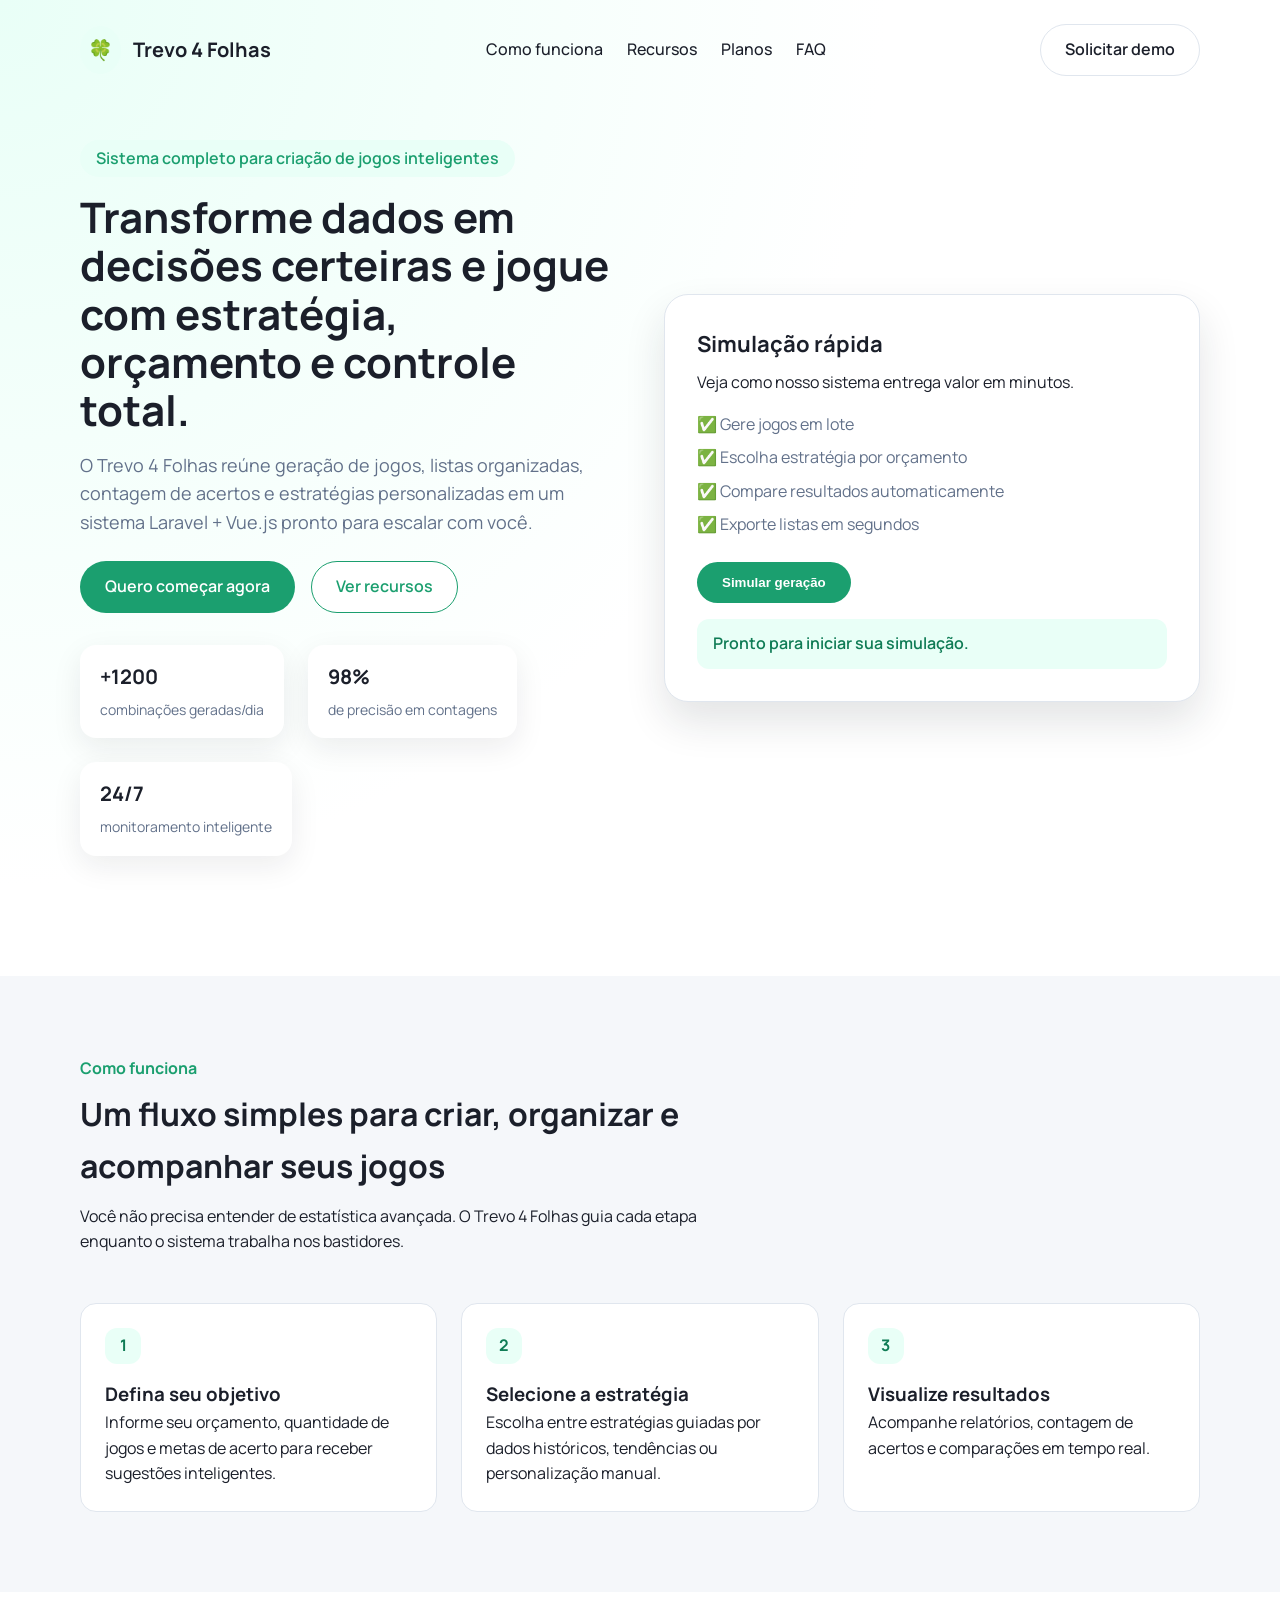
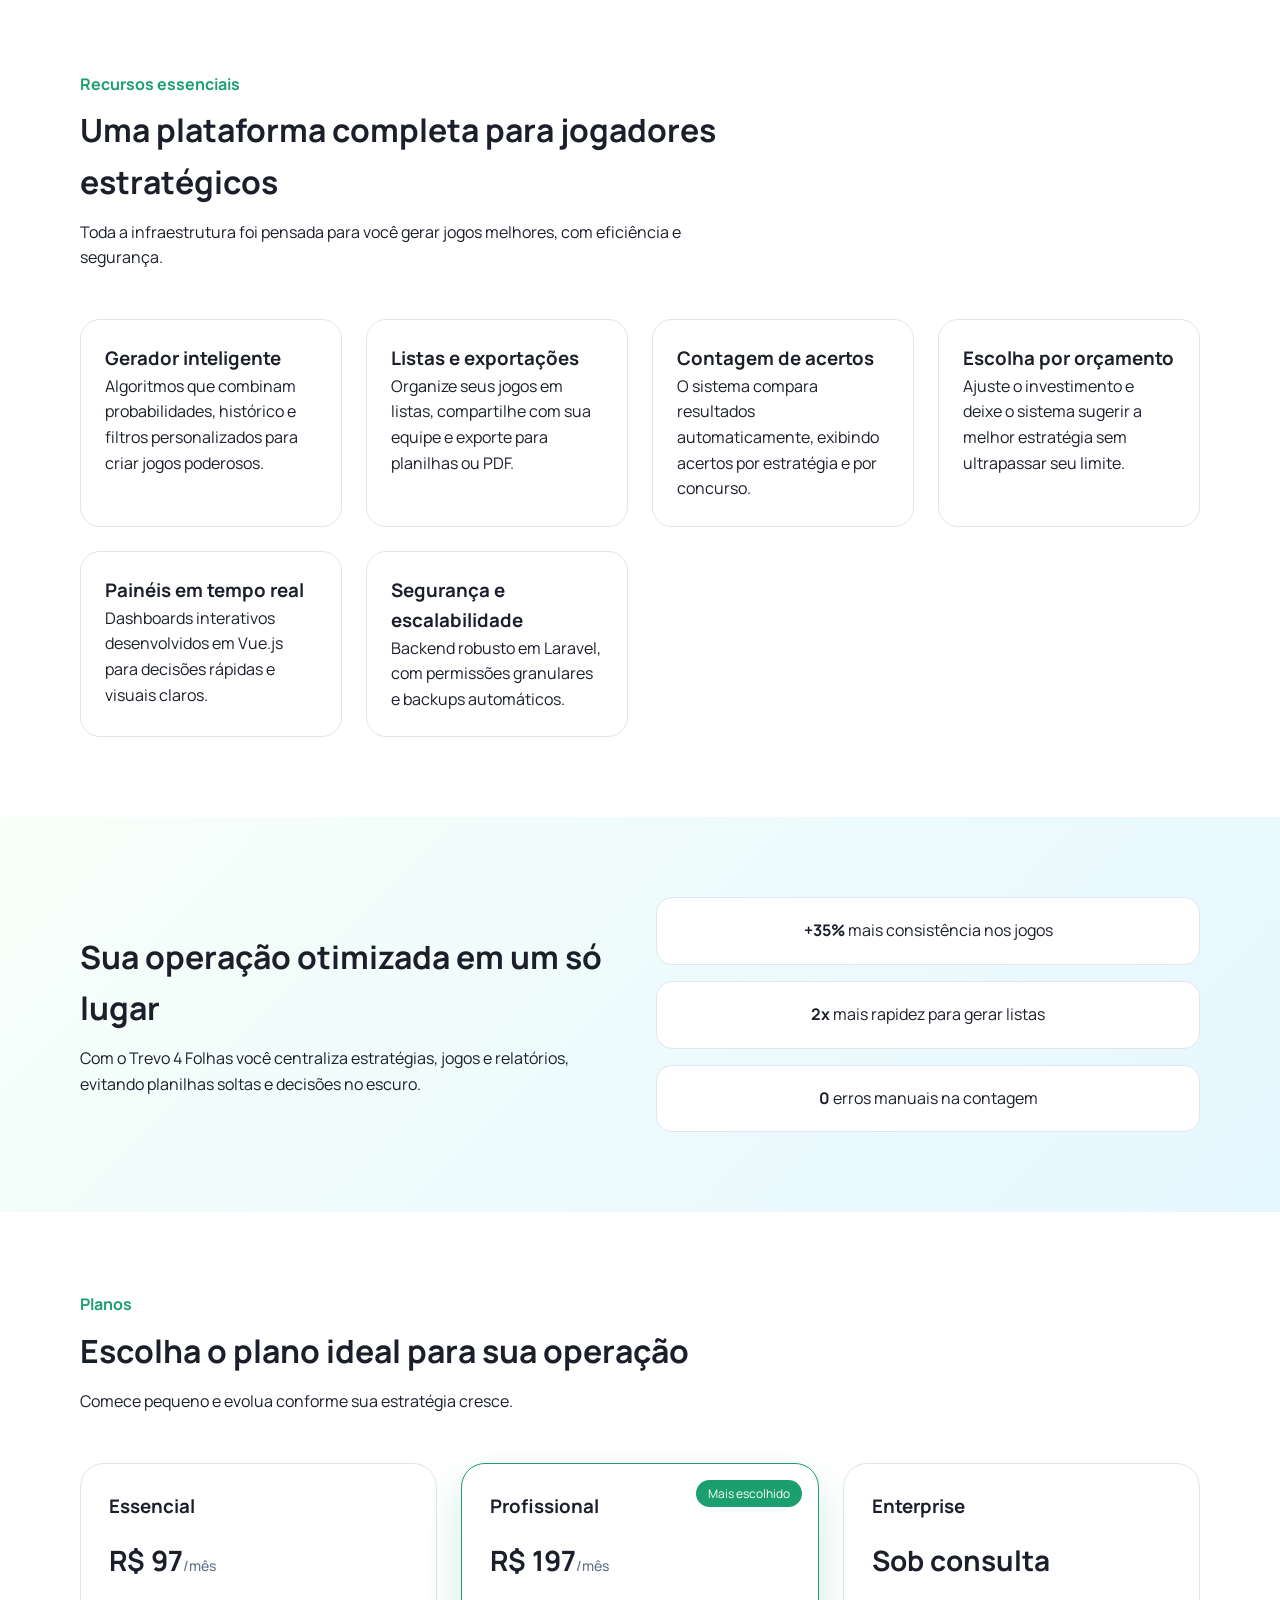
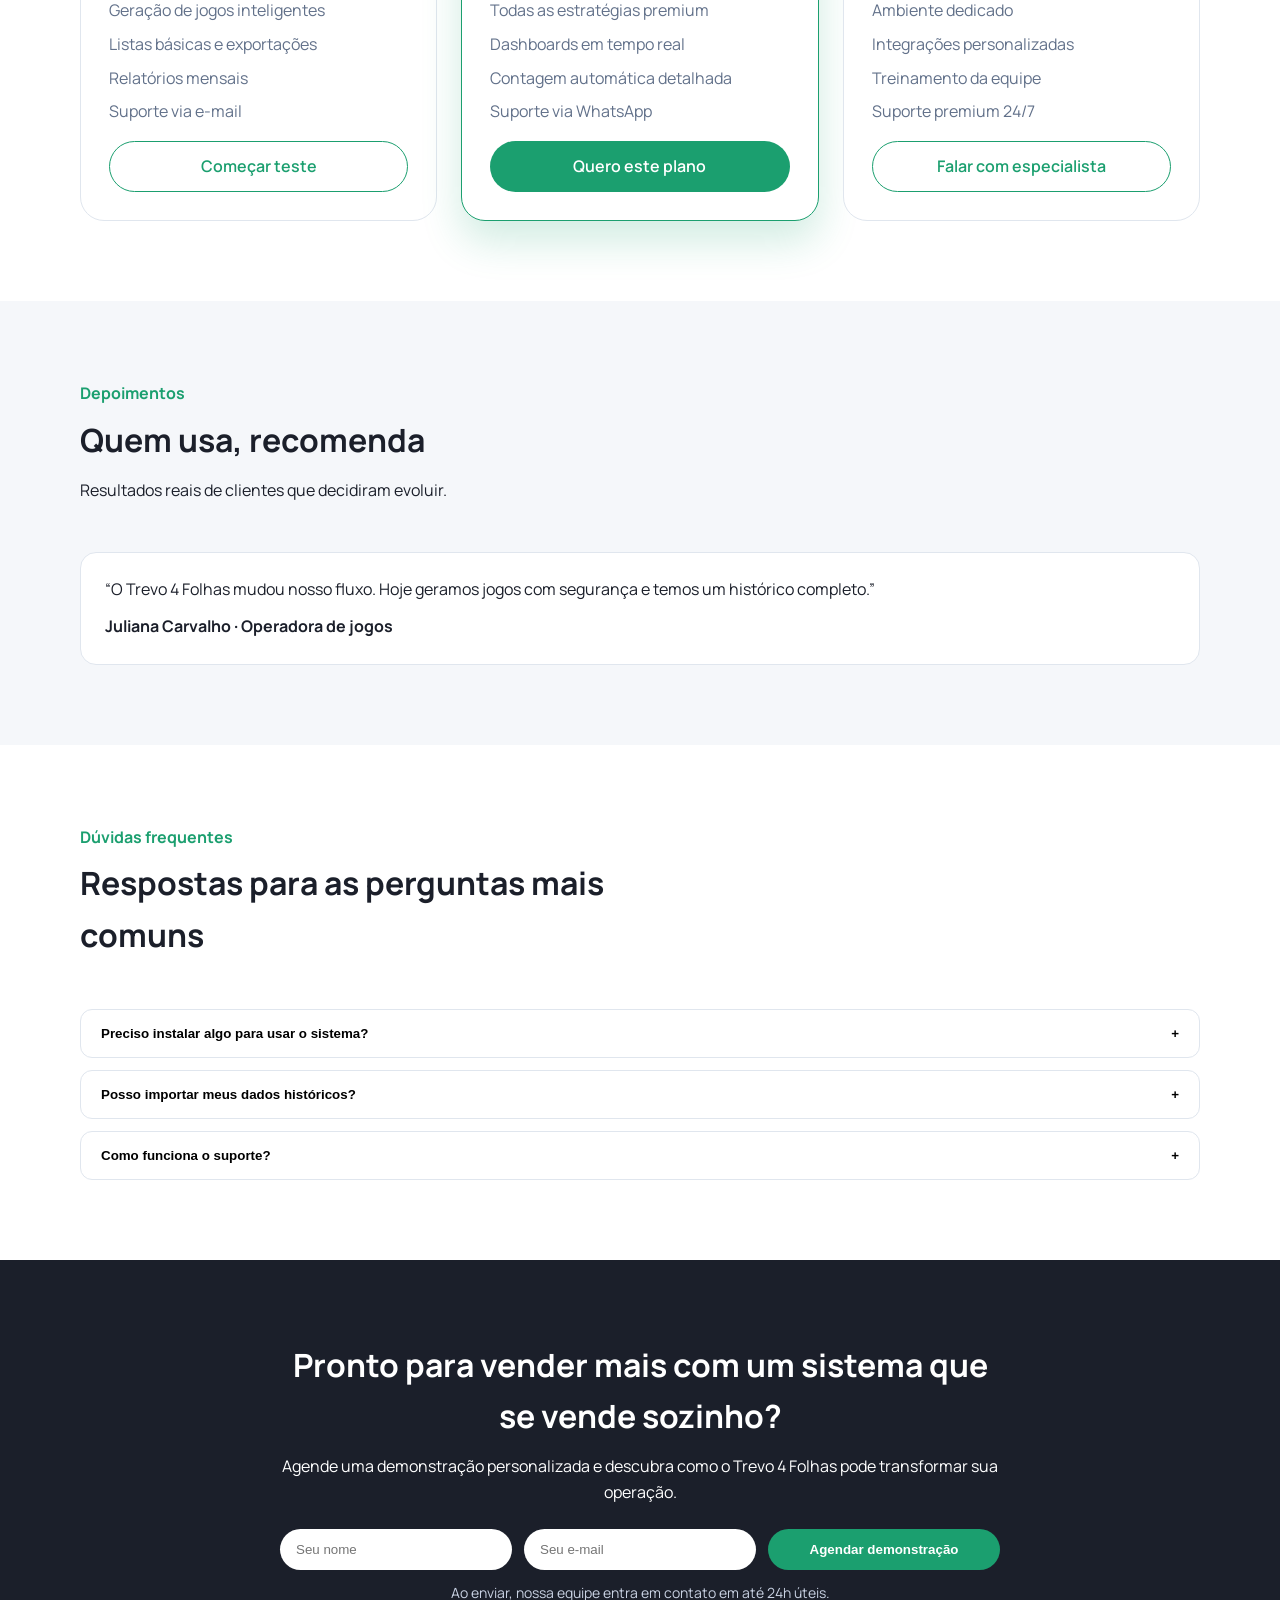
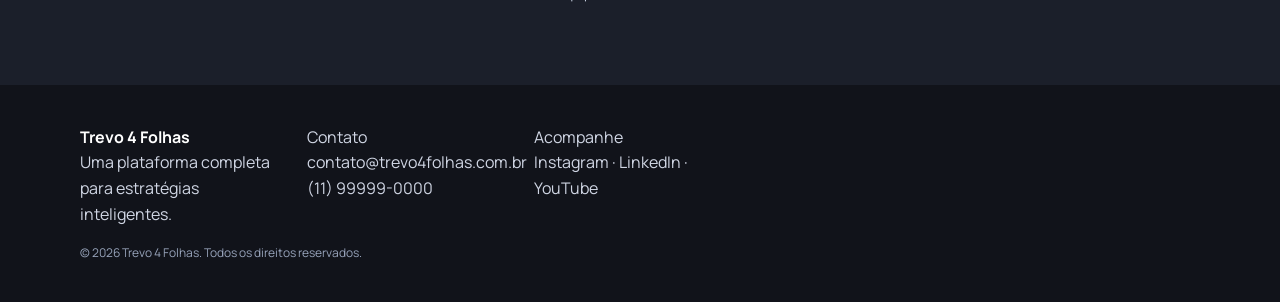
==== sales-page/index.html @ 354da711 "Add sales landing page" ====
<!DOCTYPE html>
<html lang="pt-BR">
  <head>
    <meta charset="UTF-8" />
    <meta name="viewport" content="width=device-width, initial-scale=1.0" />
    <title>Trevo 4 Folhas | Sistema Inteligente para Jogos</title>
    <link rel="stylesheet" href="styles.css" />
    <link
      rel="preconnect"
      href="https://fonts.googleapis.com"
    />
    <link
      rel="preconnect"
      href="https://fonts.gstatic.com"
      crossorigin
    />
    <link
      href="https://fonts.googleapis.com/css2?family=Manrope:wght@300;400;500;600;700;800&display=swap"
      rel="stylesheet"
    />
  </head>
  <body>
    <header class="header">
      <nav class="nav">
        <div class="brand">
          <span class="brand__icon">🍀</span>
          <span class="brand__name">Trevo 4 Folhas</span>
        </div>
        <ul class="nav__links">
          <li><a href="#como-funciona">Como funciona</a></li>
          <li><a href="#recursos">Recursos</a></li>
          <li><a href="#planos">Planos</a></li>
          <li><a href="#faq">FAQ</a></li>
        </ul>
        <a class="button button--ghost" href="#cta">Solicitar demo</a>
      </nav>
      <section class="hero">
        <div class="hero__content">
          <p class="hero__tag">Sistema completo para criação de jogos inteligentes</p>
          <h1>
            Transforme dados em decisões certeiras e jogue com estratégia,
            orçamento e controle total.
          </h1>
          <p class="hero__subtitle">
            O Trevo 4 Folhas reúne geração de jogos, listas organizadas, contagem
            de acertos e estratégias personalizadas em um sistema Laravel + Vue.js
            pronto para escalar com você.
          </p>
          <div class="hero__actions">
            <a class="button button--primary" href="#planos">Quero começar agora</a>
            <a class="button button--secondary" href="#recursos">Ver recursos</a>
          </div>
          <div class="hero__stats">
            <div>
              <strong>+1200</strong>
              <span>combinações geradas/dia</span>
            </div>
            <div>
              <strong>98%</strong>
              <span>de precisão em contagens</span>
            </div>
            <div>
              <strong>24/7</strong>
              <span>monitoramento inteligente</span>
            </div>
          </div>
        </div>
        <div class="hero__card">
          <div class="card">
            <h3>Simulação rápida</h3>
            <p>Veja como nosso sistema entrega valor em minutos.</p>
            <ul>
              <li>✅ Gere jogos em lote</li>
              <li>✅ Escolha estratégia por orçamento</li>
              <li>✅ Compare resultados automaticamente</li>
              <li>✅ Exporte listas em segundos</li>
            </ul>
            <button class="button button--primary" type="button" id="simulate">
              Simular geração
            </button>
            <div class="card__result" id="simulation-result">
              Pronto para iniciar sua simulação.
            </div>
          </div>
        </div>
      </section>
    </header>

    <main>
      <section class="section section--light" id="como-funciona">
        <div class="section__intro">
          <span class="section__tag">Como funciona</span>
          <h2>Um fluxo simples para criar, organizar e acompanhar seus jogos</h2>
          <p>
            Você não precisa entender de estatística avançada. O Trevo 4 Folhas
            guia cada etapa enquanto o sistema trabalha nos bastidores.
          </p>
        </div>
        <div class="steps">
          <article class="step">
            <span>1</span>
            <h3>Defina seu objetivo</h3>
            <p>
              Informe seu orçamento, quantidade de jogos e metas de acerto para
              receber sugestões inteligentes.
            </p>
          </article>
          <article class="step">
            <span>2</span>
            <h3>Selecione a estratégia</h3>
            <p>
              Escolha entre estratégias guiadas por dados históricos, tendências
              ou personalização manual.
            </p>
          </article>
          <article class="step">
            <span>3</span>
            <h3>Visualize resultados</h3>
            <p>
              Acompanhe relatórios, contagem de acertos e comparações em tempo real.
            </p>
          </article>
        </div>
      </section>

      <section class="section" id="recursos">
        <div class="section__intro">
          <span class="section__tag">Recursos essenciais</span>
          <h2>Uma plataforma completa para jogadores estratégicos</h2>
          <p>
            Toda a infraestrutura foi pensada para você gerar jogos melhores,
            com eficiência e segurança.
          </p>
        </div>
        <div class="features">
          <article>
            <h3>Gerador inteligente</h3>
            <p>
              Algoritmos que combinam probabilidades, histórico e filtros
              personalizados para criar jogos poderosos.
            </p>
          </article>
          <article>
            <h3>Listas e exportações</h3>
            <p>
              Organize seus jogos em listas, compartilhe com sua equipe e
              exporte para planilhas ou PDF.
            </p>
          </article>
          <article>
            <h3>Contagem de acertos</h3>
            <p>
              O sistema compara resultados automaticamente, exibindo acertos
              por estratégia e por concurso.
            </p>
          </article>
          <article>
            <h3>Escolha por orçamento</h3>
            <p>
              Ajuste o investimento e deixe o sistema sugerir a melhor
              estratégia sem ultrapassar seu limite.
            </p>
          </article>
          <article>
            <h3>Painéis em tempo real</h3>
            <p>
              Dashboards interativos desenvolvidos em Vue.js para decisões
              rápidas e visuais claros.
            </p>
          </article>
          <article>
            <h3>Segurança e escalabilidade</h3>
            <p>
              Backend robusto em Laravel, com permissões granulares e backups
              automáticos.
            </p>
          </article>
        </div>
      </section>

      <section class="section section--gradient">
        <div class="highlight">
          <div>
            <h2>Sua operação otimizada em um só lugar</h2>
            <p>
              Com o Trevo 4 Folhas você centraliza estratégias, jogos e relatórios,
              evitando planilhas soltas e decisões no escuro.
            </p>
          </div>
          <div class="highlight__cards">
            <div>
              <strong>+35%</strong>
              <span>mais consistência nos jogos</span>
            </div>
            <div>
              <strong>2x</strong>
              <span>mais rapidez para gerar listas</span>
            </div>
            <div>
              <strong>0</strong>
              <span>erros manuais na contagem</span>
            </div>
          </div>
        </div>
      </section>

      <section class="section" id="planos">
        <div class="section__intro">
          <span class="section__tag">Planos</span>
          <h2>Escolha o plano ideal para sua operação</h2>
          <p>
            Comece pequeno e evolua conforme sua estratégia cresce.
          </p>
        </div>
        <div class="pricing">
          <article class="price-card">
            <h3>Essencial</h3>
            <p class="price">R$ 97<span>/mês</span></p>
            <ul>
              <li>Geração de jogos inteligentes</li>
              <li>Listas básicas e exportações</li>
              <li>Relatórios mensais</li>
              <li>Suporte via e-mail</li>
            </ul>
            <a class="button button--secondary" href="#cta">Começar teste</a>
          </article>
          <article class="price-card price-card--featured">
            <div class="badge">Mais escolhido</div>
            <h3>Profissional</h3>
            <p class="price">R$ 197<span>/mês</span></p>
            <ul>
              <li>Todas as estratégias premium</li>
              <li>Dashboards em tempo real</li>
              <li>Contagem automática detalhada</li>
              <li>Suporte via WhatsApp</li>
            </ul>
            <a class="button button--primary" href="#cta">Quero este plano</a>
          </article>
          <article class="price-card">
            <h3>Enterprise</h3>
            <p class="price">Sob consulta</p>
            <ul>
              <li>Ambiente dedicado</li>
              <li>Integrações personalizadas</li>
              <li>Treinamento da equipe</li>
              <li>Suporte premium 24/7</li>
            </ul>
            <a class="button button--secondary" href="#cta">Falar com especialista</a>
          </article>
        </div>
      </section>

      <section class="section section--light">
        <div class="section__intro">
          <span class="section__tag">Depoimentos</span>
          <h2>Quem usa, recomenda</h2>
          <p>Resultados reais de clientes que decidiram evoluir.</p>
        </div>
        <div class="testimonials" id="testimonials">
          <article class="testimonial is-active">
            <p>
              “O Trevo 4 Folhas mudou nosso fluxo. Hoje geramos jogos com
              segurança e temos um histórico completo.”
            </p>
            <span>Juliana Carvalho · Operadora de jogos</span>
          </article>
          <article class="testimonial">
            <p>
              “A funcionalidade de orçamento evita exageros. Planejamos nossos
              investimentos com tranquilidade.”
            </p>
            <span>Felipe Andrade · Analista</span>
          </article>
          <article class="testimonial">
            <p>
              “Os dashboards são o diferencial. Os números ficam claros e a equipe
              ganha agilidade nas decisões.”
            </p>
            <span>Larissa Monteiro · Gestora</span>
          </article>
        </div>
      </section>

      <section class="section" id="faq">
        <div class="section__intro">
          <span class="section__tag">Dúvidas frequentes</span>
          <h2>Respostas para as perguntas mais comuns</h2>
        </div>
        <div class="faq">
          <button class="faq__item">
            <span>Preciso instalar algo para usar o sistema?</span>
            <span class="faq__icon">+</span>
          </button>
          <div class="faq__content">
            Não. O Trevo 4 Folhas funciona em nuvem e também pode ser instalado no
            seu servidor local com suporte do nosso time.
          </div>

          <button class="faq__item">
            <span>Posso importar meus dados históricos?</span>
            <span class="faq__icon">+</span>
          </button>
          <div class="faq__content">
            Sim. Aceitamos planilhas e bases já existentes para enriquecer seus
            relatórios e gerar estratégias personalizadas.
          </div>

          <button class="faq__item">
            <span>Como funciona o suporte?</span>
            <span class="faq__icon">+</span>
          </button>
          <div class="faq__content">
            Temos suporte por e-mail, WhatsApp e atendimento dedicado conforme o
            plano escolhido.
          </div>
        </div>
      </section>

      <section class="section section--cta" id="cta">
        <div class="cta">
          <h2>Pronto para vender mais com um sistema que se vende sozinho?</h2>
          <p>
            Agende uma demonstração personalizada e descubra como o Trevo 4 Folhas
            pode transformar sua operação.
          </p>
          <form class="cta__form">
            <input type="text" placeholder="Seu nome" required />
            <input type="email" placeholder="Seu e-mail" required />
            <button class="button button--primary" type="submit">
              Agendar demonstração
            </button>
          </form>
          <p class="cta__note">
            Ao enviar, nossa equipe entra em contato em até 24h úteis.
          </p>
        </div>
      </section>
    </main>

    <footer class="footer">
      <div>
        <strong>Trevo 4 Folhas</strong>
        <p>Uma plataforma completa para estratégias inteligentes.</p>
      </div>
      <div>
        <span>Contato</span>
        <p>contato@trevo4folhas.com.br</p>
        <p>(11) 99999-0000</p>
      </div>
      <div>
        <span>Acompanhe</span>
        <p>Instagram · LinkedIn · YouTube</p>
      </div>
      <div class="footer__year">
        © <span id="current-year"></span> Trevo 4 Folhas. Todos os direitos reservados.
      </div>
    </footer>

    <script src="script.js"></script>
  </body>
</html>
---- sales-page/styles.css ----
:root {
  color-scheme: light;
  --primary: #1b9f6f;
  --primary-dark: #0f7c55;
  --secondary: #1b1f2a;
  --light: #f5f7fa;
  --muted: #62718a;
  --border: #e0e6ee;
  --highlight: #e9fff7;
  font-family: "Manrope", sans-serif;
}

* {
  margin: 0;
  padding: 0;
  box-sizing: border-box;
}

body {
  background: #ffffff;
  color: var(--secondary);
  line-height: 1.6;
}

a {
  color: inherit;
  text-decoration: none;
}

ul {
  list-style: none;
}

.header {
  background: radial-gradient(circle at top left, #e9fff7, #ffffff 55%);
  padding: 24px 80px 120px;
}

.nav {
  display: flex;
  align-items: center;
  justify-content: space-between;
  gap: 32px;
}

.brand {
  display: flex;
  align-items: center;
  gap: 12px;
  font-weight: 700;
  font-size: 20px;
}

.brand__icon {
  background: var(--highlight);
  padding: 8px;
  border-radius: 50%;
}

.nav__links {
  display: flex;
  gap: 24px;
  font-weight: 500;
}

.button {
  padding: 12px 24px;
  border-radius: 999px;
  border: 1px solid transparent;
  font-weight: 600;
  cursor: pointer;
  transition: all 0.2s ease;
  display: inline-flex;
  align-items: center;
  justify-content: center;
}

.button--primary {
  background: var(--primary);
  color: white;
}

.button--primary:hover {
  background: var(--primary-dark);
}

.button--secondary {
  background: #ffffff;
  border-color: var(--primary);
  color: var(--primary);
}

.button--secondary:hover {
  background: var(--highlight);
}

.button--ghost {
  border-color: var(--border);
  color: var(--secondary);
}

.hero {
  display: grid;
  grid-template-columns: repeat(auto-fit, minmax(280px, 1fr));
  gap: 48px;
  margin-top: 64px;
  align-items: center;
}

.hero__tag {
  background: var(--highlight);
  display: inline-block;
  padding: 6px 16px;
  border-radius: 999px;
  font-weight: 600;
  color: var(--primary);
  margin-bottom: 16px;
}

.hero h1 {
  font-size: 42px;
  line-height: 1.15;
  margin-bottom: 16px;
}

.hero__subtitle {
  font-size: 18px;
  color: var(--muted);
  margin-bottom: 24px;
}

.hero__actions {
  display: flex;
  gap: 16px;
  flex-wrap: wrap;
  margin-bottom: 32px;
}

.hero__stats {
  display: flex;
  gap: 24px;
  flex-wrap: wrap;
}

.hero__stats div {
  background: white;
  border-radius: 16px;
  padding: 16px 20px;
  box-shadow: 0 10px 30px rgba(27, 31, 42, 0.08);
}

.hero__stats strong {
  font-size: 20px;
  display: block;
  margin-bottom: 4px;
}

.hero__stats span {
  color: var(--muted);
  font-size: 14px;
}

.hero__card .card {
  background: #ffffff;
  border-radius: 24px;
  padding: 32px;
  box-shadow: 0 20px 40px rgba(27, 31, 42, 0.12);
  border: 1px solid var(--border);
}

.card h3 {
  font-size: 22px;
  margin-bottom: 8px;
}

.card ul {
  margin: 16px 0 24px;
  display: grid;
  gap: 8px;
  color: var(--muted);
}

.card__result {
  margin-top: 16px;
  background: var(--highlight);
  padding: 12px 16px;
  border-radius: 12px;
  font-weight: 600;
  color: var(--primary-dark);
}

.section {
  padding: 80px;
}

.section--light {
  background: var(--light);
}

.section--gradient {
  background: linear-gradient(135deg, #f7fff9, #e5f7ff);
}

.section__intro {
  max-width: 640px;
  margin-bottom: 48px;
}

.section__tag {
  color: var(--primary);
  font-weight: 700;
  margin-bottom: 8px;
  display: inline-block;
}

.section h2 {
  font-size: 32px;
  margin-bottom: 12px;
}

.steps {
  display: grid;
  grid-template-columns: repeat(auto-fit, minmax(220px, 1fr));
  gap: 24px;
}

.step {
  background: white;
  padding: 24px;
  border-radius: 16px;
  border: 1px solid var(--border);
}

.step span {
  width: 36px;
  height: 36px;
  display: inline-flex;
  align-items: center;
  justify-content: center;
  background: var(--highlight);
  border-radius: 12px;
  font-weight: 700;
  color: var(--primary-dark);
  margin-bottom: 16px;
}

.features {
  display: grid;
  grid-template-columns: repeat(auto-fit, minmax(240px, 1fr));
  gap: 24px;
}

.features article {
  padding: 24px;
  border-radius: 20px;
  border: 1px solid var(--border);
  background: white;
}

.highlight {
  display: grid;
  gap: 32px;
  grid-template-columns: repeat(auto-fit, minmax(260px, 1fr));
  align-items: center;
}

.highlight__cards {
  display: grid;
  gap: 16px;
}

.highlight__cards div {
  background: white;
  padding: 20px;
  border-radius: 16px;
  border: 1px solid var(--border);
  text-align: center;
}

.pricing {
  display: grid;
  grid-template-columns: repeat(auto-fit, minmax(240px, 1fr));
  gap: 24px;
}

.price-card {
  border: 1px solid var(--border);
  border-radius: 24px;
  padding: 28px;
  background: white;
  position: relative;
  display: grid;
  gap: 16px;
}

.price-card--featured {
  border-color: var(--primary);
  box-shadow: 0 20px 40px rgba(27, 159, 111, 0.2);
}

.price-card .badge {
  position: absolute;
  top: 16px;
  right: 16px;
  background: var(--primary);
  color: white;
  padding: 4px 12px;
  border-radius: 999px;
  font-size: 12px;
}

.price {
  font-size: 28px;
  font-weight: 700;
}

.price span {
  font-size: 14px;
  color: var(--muted);
  font-weight: 500;
}

.price-card ul {
  display: grid;
  gap: 8px;
  color: var(--muted);
}

.testimonials {
  display: grid;
  gap: 16px;
}

.testimonial {
  display: none;
  padding: 24px;
  border-radius: 16px;
  background: white;
  border: 1px solid var(--border);
}

.testimonial.is-active {
  display: block;
}

.testimonial span {
  display: block;
  margin-top: 12px;
  font-weight: 700;
}

.faq {
  display: grid;
  gap: 12px;
}

.faq__item {
  padding: 16px 20px;
  border-radius: 12px;
  background: white;
  border: 1px solid var(--border);
  display: flex;
  justify-content: space-between;
  align-items: center;
  font-weight: 600;
  cursor: pointer;
}

.faq__content {
  padding: 0 20px 16px;
  color: var(--muted);
  display: none;
}

.faq__content.is-open {
  display: block;
}

.section--cta {
  background: var(--secondary);
  color: white;
  text-align: center;
}

.cta {
  max-width: 720px;
  margin: 0 auto;
}

.cta__form {
  display: grid;
  grid-template-columns: repeat(auto-fit, minmax(200px, 1fr));
  gap: 12px;
  margin: 24px 0 12px;
}

.cta__form input {
  padding: 12px 16px;
  border-radius: 999px;
  border: none;
}

.cta__note {
  color: #c8d1e2;
  font-size: 14px;
}

.footer {
  padding: 40px 80px;
  background: #11131a;
  color: #d0d6e4;
  display: grid;
  grid-template-columns: repeat(auto-fit, minmax(200px, 1fr));
  gap: 16px;
}

.footer strong {
  color: white;
}

.footer__year {
  grid-column: 1 / -1;
  font-size: 12px;
  color: #97a3ba;
}

@media (max-width: 900px) {
  .header,
  .section,
  .footer {
    padding: 32px 24px;
  }

  .nav__links {
    display: none;
  }

  .hero h1 {
    font-size: 32px;
  }
}
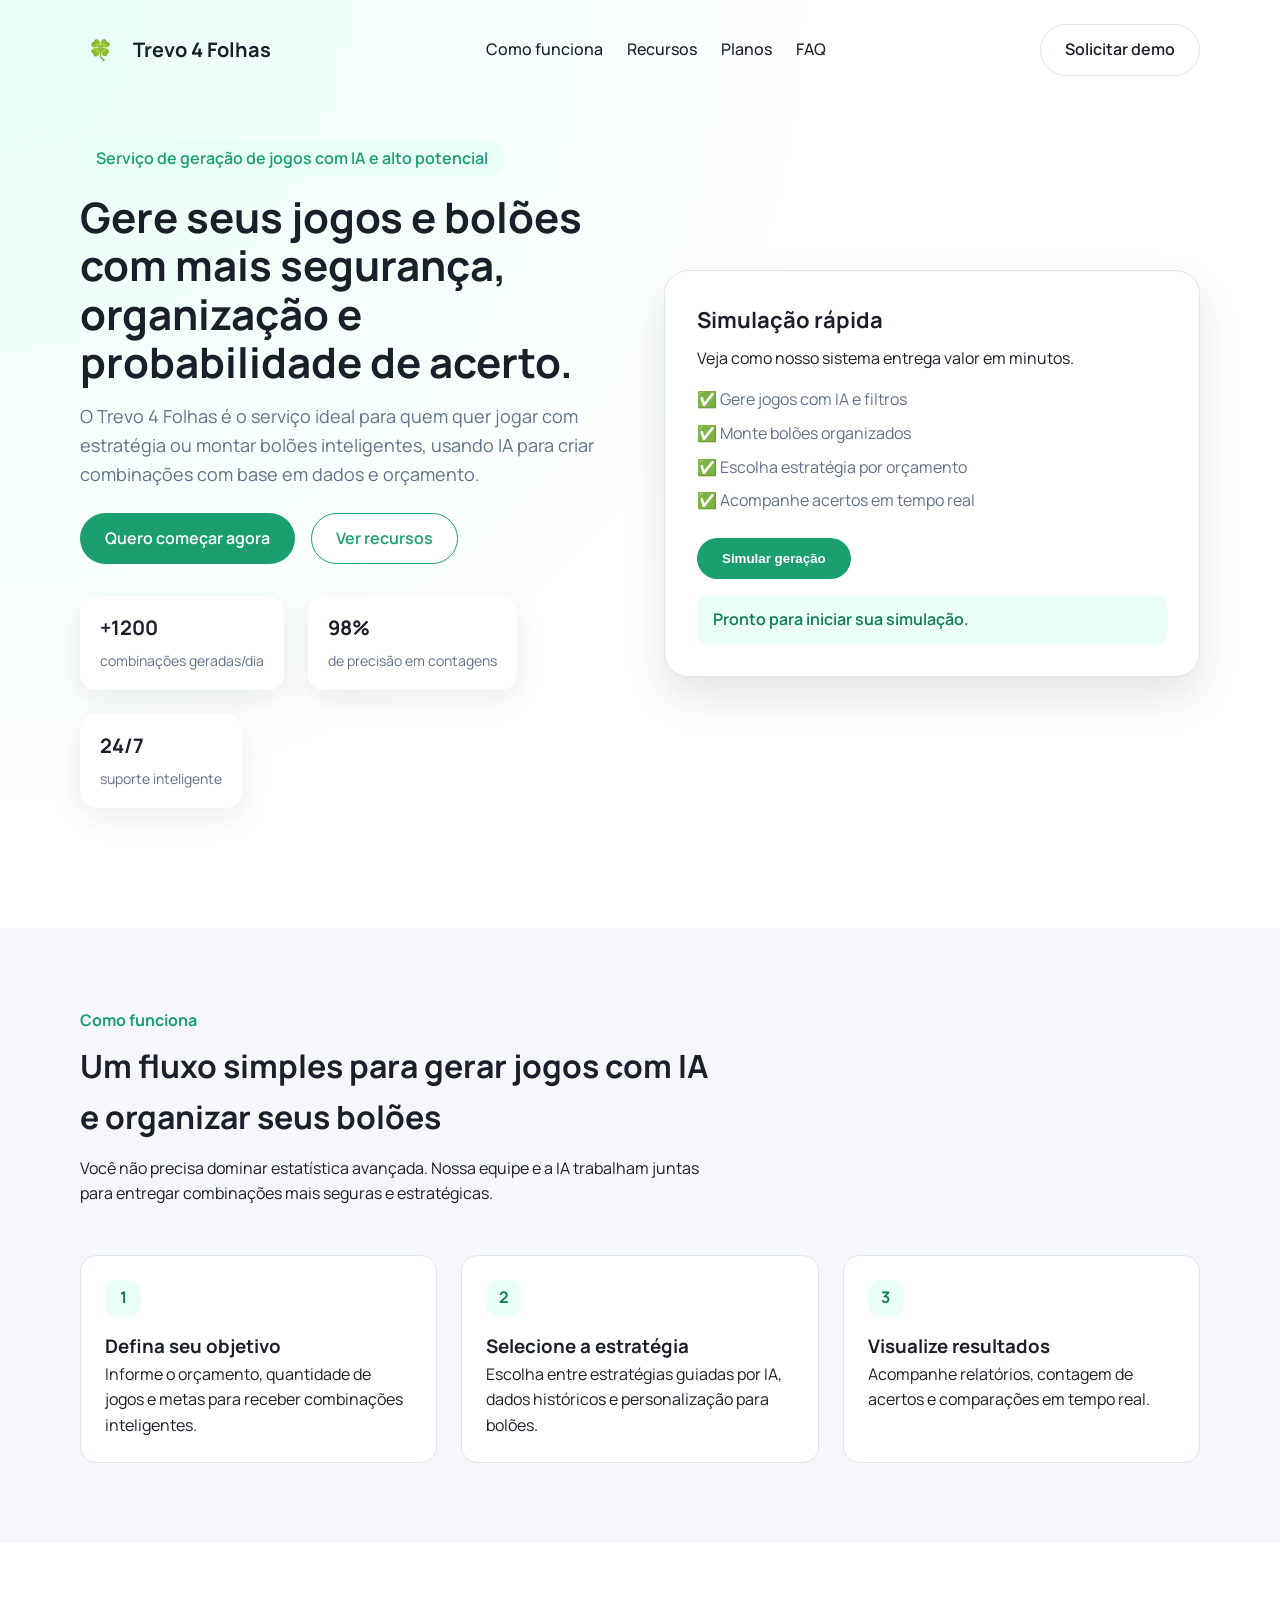
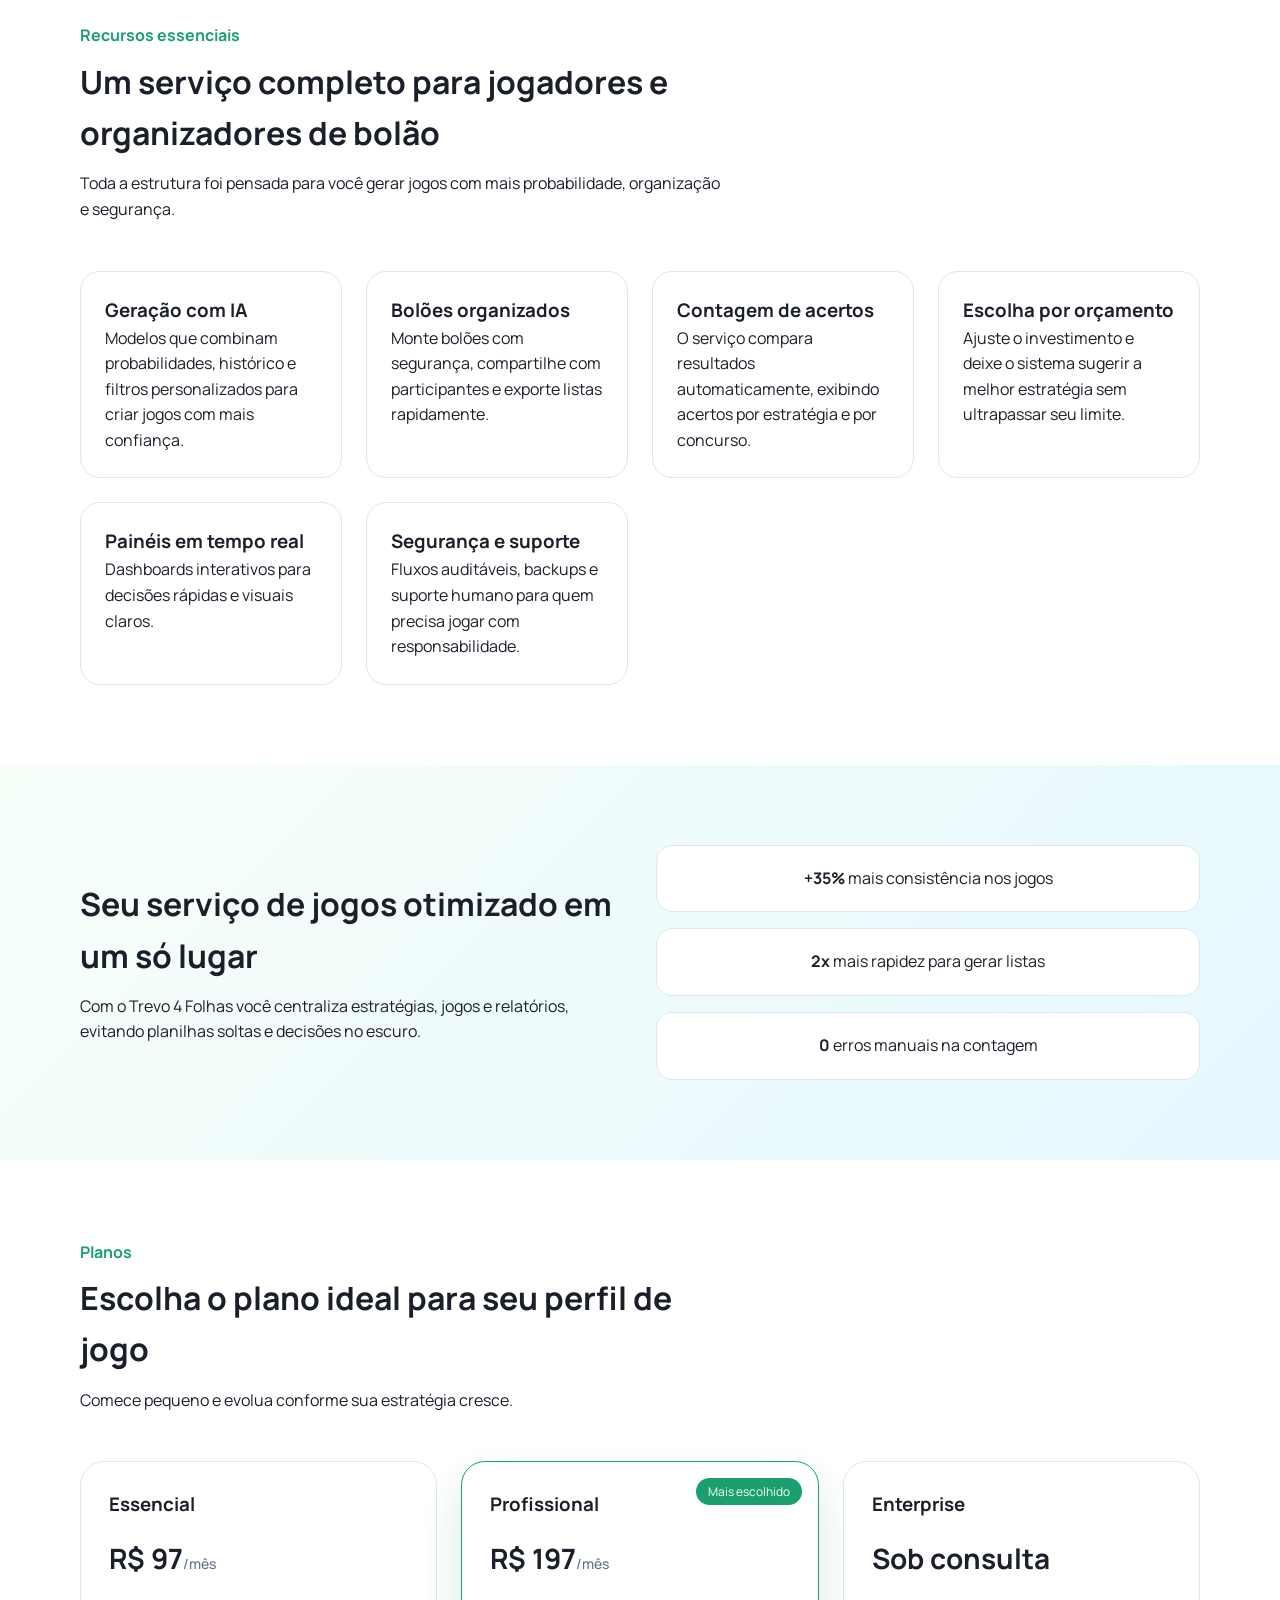
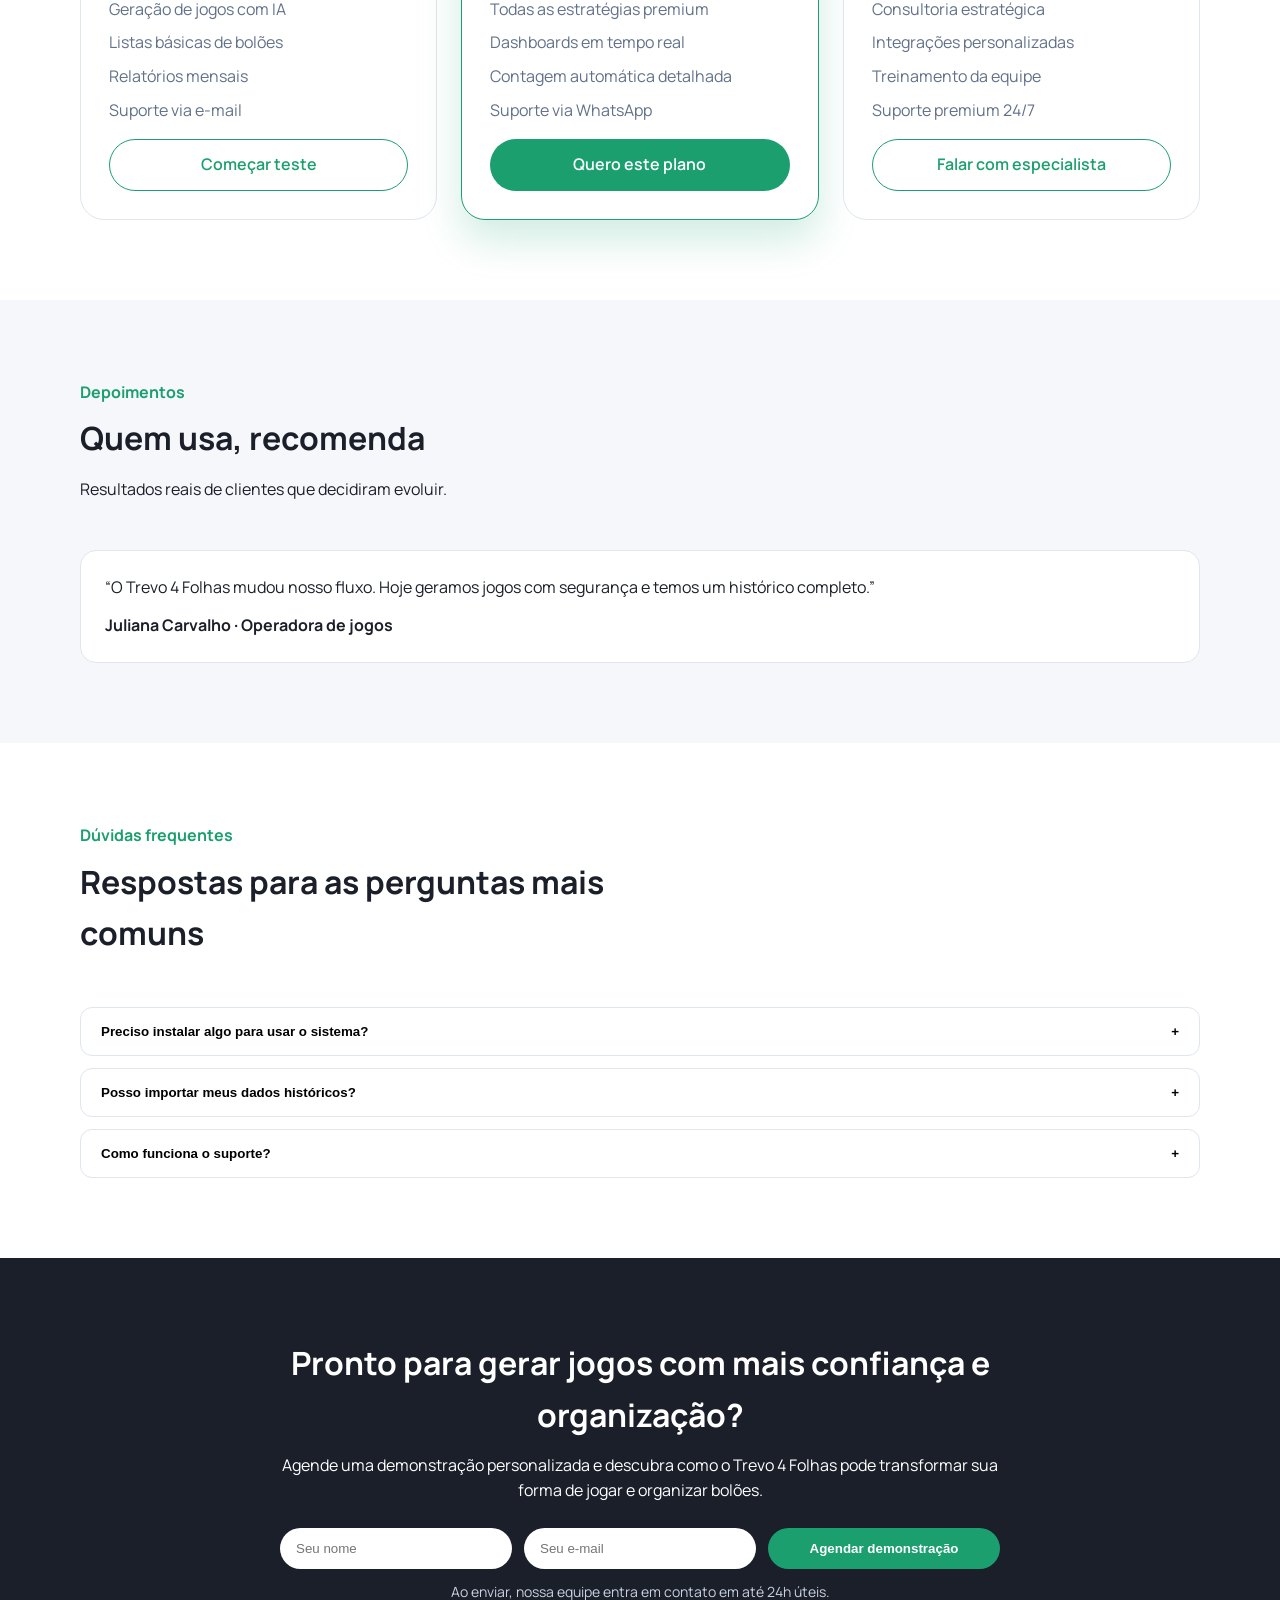
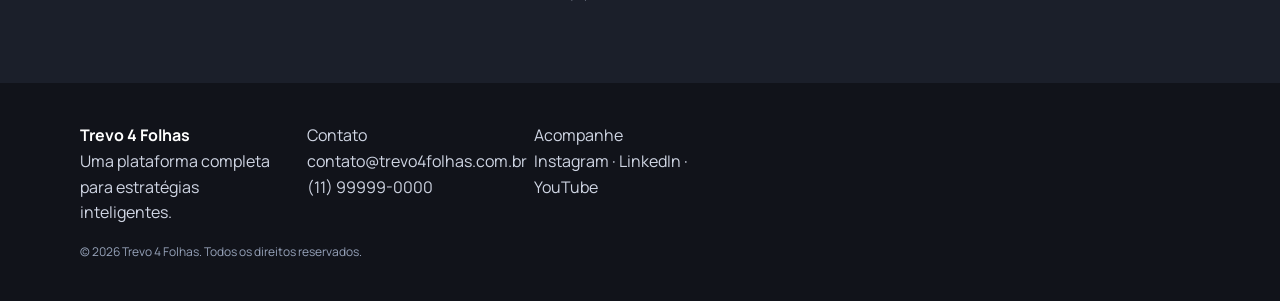
==== commit b0b5afe0: "Refine sales copy for service focus" ====
--- a/sales-page/index.html
+++ b/sales-page/index.html
@@ -36,15 +36,15 @@
       </nav>
       <section class="hero">
         <div class="hero__content">
-          <p class="hero__tag">Sistema completo para criação de jogos inteligentes</p>
+          <p class="hero__tag">Serviço de geração de jogos com IA e alto potencial</p>
           <h1>
-            Transforme dados em decisões certeiras e jogue com estratégia,
-            orçamento e controle total.
+            Gere seus jogos e bolões com mais segurança, organização e
+            probabilidade de acerto.
           </h1>
           <p class="hero__subtitle">
-            O Trevo 4 Folhas reúne geração de jogos, listas organizadas, contagem
-            de acertos e estratégias personalizadas em um sistema Laravel + Vue.js
-            pronto para escalar com você.
+            O Trevo 4 Folhas é o serviço ideal para quem quer jogar com estratégia
+            ou montar bolões inteligentes, usando IA para criar combinações com
+            base em dados e orçamento.
           </p>
           <div class="hero__actions">
             <a class="button button--primary" href="#planos">Quero começar agora</a>
@@ -61,7 +61,7 @@
             </div>
             <div>
               <strong>24/7</strong>
-              <span>monitoramento inteligente</span>
+              <span>suporte inteligente</span>
             </div>
           </div>
         </div>
@@ -70,10 +70,10 @@
             <h3>Simulação rápida</h3>
             <p>Veja como nosso sistema entrega valor em minutos.</p>
             <ul>
-              <li>✅ Gere jogos em lote</li>
+              <li>✅ Gere jogos com IA e filtros</li>
+              <li>✅ Monte bolões organizados</li>
               <li>✅ Escolha estratégia por orçamento</li>
-              <li>✅ Compare resultados automaticamente</li>
-              <li>✅ Exporte listas em segundos</li>
+              <li>✅ Acompanhe acertos em tempo real</li>
             </ul>
             <button class="button button--primary" type="button" id="simulate">
               Simular geração
@@ -90,10 +90,10 @@
       <section class="section section--light" id="como-funciona">
         <div class="section__intro">
           <span class="section__tag">Como funciona</span>
-          <h2>Um fluxo simples para criar, organizar e acompanhar seus jogos</h2>
-          <p>
-            Você não precisa entender de estatística avançada. O Trevo 4 Folhas
-            guia cada etapa enquanto o sistema trabalha nos bastidores.
+          <h2>Um fluxo simples para gerar jogos com IA e organizar seus bolões</h2>
+          <p>
+            Você não precisa dominar estatística avançada. Nossa equipe e a IA
+            trabalham juntas para entregar combinações mais seguras e estratégicas.
           </p>
         </div>
         <div class="steps">
@@ -101,16 +101,16 @@
             <span>1</span>
             <h3>Defina seu objetivo</h3>
             <p>
-              Informe seu orçamento, quantidade de jogos e metas de acerto para
-              receber sugestões inteligentes.
+              Informe o orçamento, quantidade de jogos e metas para receber
+              combinações inteligentes.
             </p>
           </article>
           <article class="step">
             <span>2</span>
             <h3>Selecione a estratégia</h3>
             <p>
-              Escolha entre estratégias guiadas por dados históricos, tendências
-              ou personalização manual.
+              Escolha entre estratégias guiadas por IA, dados históricos e
+              personalização para bolões.
             </p>
           </article>
           <article class="step">
@@ -126,31 +126,31 @@
       <section class="section" id="recursos">
         <div class="section__intro">
           <span class="section__tag">Recursos essenciais</span>
-          <h2>Uma plataforma completa para jogadores estratégicos</h2>
-          <p>
-            Toda a infraestrutura foi pensada para você gerar jogos melhores,
-            com eficiência e segurança.
+          <h2>Um serviço completo para jogadores e organizadores de bolão</h2>
+          <p>
+            Toda a estrutura foi pensada para você gerar jogos com mais
+            probabilidade, organização e segurança.
           </p>
         </div>
         <div class="features">
           <article>
-            <h3>Gerador inteligente</h3>
-            <p>
-              Algoritmos que combinam probabilidades, histórico e filtros
-              personalizados para criar jogos poderosos.
-            </p>
-          </article>
-          <article>
-            <h3>Listas e exportações</h3>
-            <p>
-              Organize seus jogos em listas, compartilhe com sua equipe e
-              exporte para planilhas ou PDF.
+            <h3>Geração com IA</h3>
+            <p>
+              Modelos que combinam probabilidades, histórico e filtros
+              personalizados para criar jogos com mais confiança.
+            </p>
+          </article>
+          <article>
+            <h3>Bolões organizados</h3>
+            <p>
+              Monte bolões com segurança, compartilhe com participantes e
+              exporte listas rapidamente.
             </p>
           </article>
           <article>
             <h3>Contagem de acertos</h3>
             <p>
-              O sistema compara resultados automaticamente, exibindo acertos
+              O serviço compara resultados automaticamente, exibindo acertos
               por estratégia e por concurso.
             </p>
           </article>
@@ -164,15 +164,14 @@
           <article>
             <h3>Painéis em tempo real</h3>
             <p>
-              Dashboards interativos desenvolvidos em Vue.js para decisões
-              rápidas e visuais claros.
-            </p>
-          </article>
-          <article>
-            <h3>Segurança e escalabilidade</h3>
-            <p>
-              Backend robusto em Laravel, com permissões granulares e backups
-              automáticos.
+              Dashboards interativos para decisões rápidas e visuais claros.
+            </p>
+          </article>
+          <article>
+            <h3>Segurança e suporte</h3>
+            <p>
+              Fluxos auditáveis, backups e suporte humano para quem precisa
+              jogar com responsabilidade.
             </p>
           </article>
         </div>
@@ -181,11 +180,11 @@
       <section class="section section--gradient">
         <div class="highlight">
           <div>
-            <h2>Sua operação otimizada em um só lugar</h2>
-            <p>
-              Com o Trevo 4 Folhas você centraliza estratégias, jogos e relatórios,
-              evitando planilhas soltas e decisões no escuro.
-            </p>
+          <h2>Seu serviço de jogos otimizado em um só lugar</h2>
+          <p>
+            Com o Trevo 4 Folhas você centraliza estratégias, jogos e relatórios,
+            evitando planilhas soltas e decisões no escuro.
+          </p>
           </div>
           <div class="highlight__cards">
             <div>
@@ -207,7 +206,7 @@
       <section class="section" id="planos">
         <div class="section__intro">
           <span class="section__tag">Planos</span>
-          <h2>Escolha o plano ideal para sua operação</h2>
+          <h2>Escolha o plano ideal para seu perfil de jogo</h2>
           <p>
             Comece pequeno e evolua conforme sua estratégia cresce.
           </p>
@@ -217,8 +216,8 @@
             <h3>Essencial</h3>
             <p class="price">R$ 97<span>/mês</span></p>
             <ul>
-              <li>Geração de jogos inteligentes</li>
-              <li>Listas básicas e exportações</li>
+              <li>Geração de jogos com IA</li>
+              <li>Listas básicas de bolões</li>
               <li>Relatórios mensais</li>
               <li>Suporte via e-mail</li>
             </ul>
@@ -240,7 +239,7 @@
             <h3>Enterprise</h3>
             <p class="price">Sob consulta</p>
             <ul>
-              <li>Ambiente dedicado</li>
+              <li>Consultoria estratégica</li>
               <li>Integrações personalizadas</li>
               <li>Treinamento da equipe</li>
               <li>Suporte premium 24/7</li>
@@ -318,10 +317,10 @@
 
       <section class="section section--cta" id="cta">
         <div class="cta">
-          <h2>Pronto para vender mais com um sistema que se vende sozinho?</h2>
+          <h2>Pronto para gerar jogos com mais confiança e organização?</h2>
           <p>
             Agende uma demonstração personalizada e descubra como o Trevo 4 Folhas
-            pode transformar sua operação.
+            pode transformar sua forma de jogar e organizar bolões.
           </p>
           <form class="cta__form">
             <input type="text" placeholder="Seu nome" required />
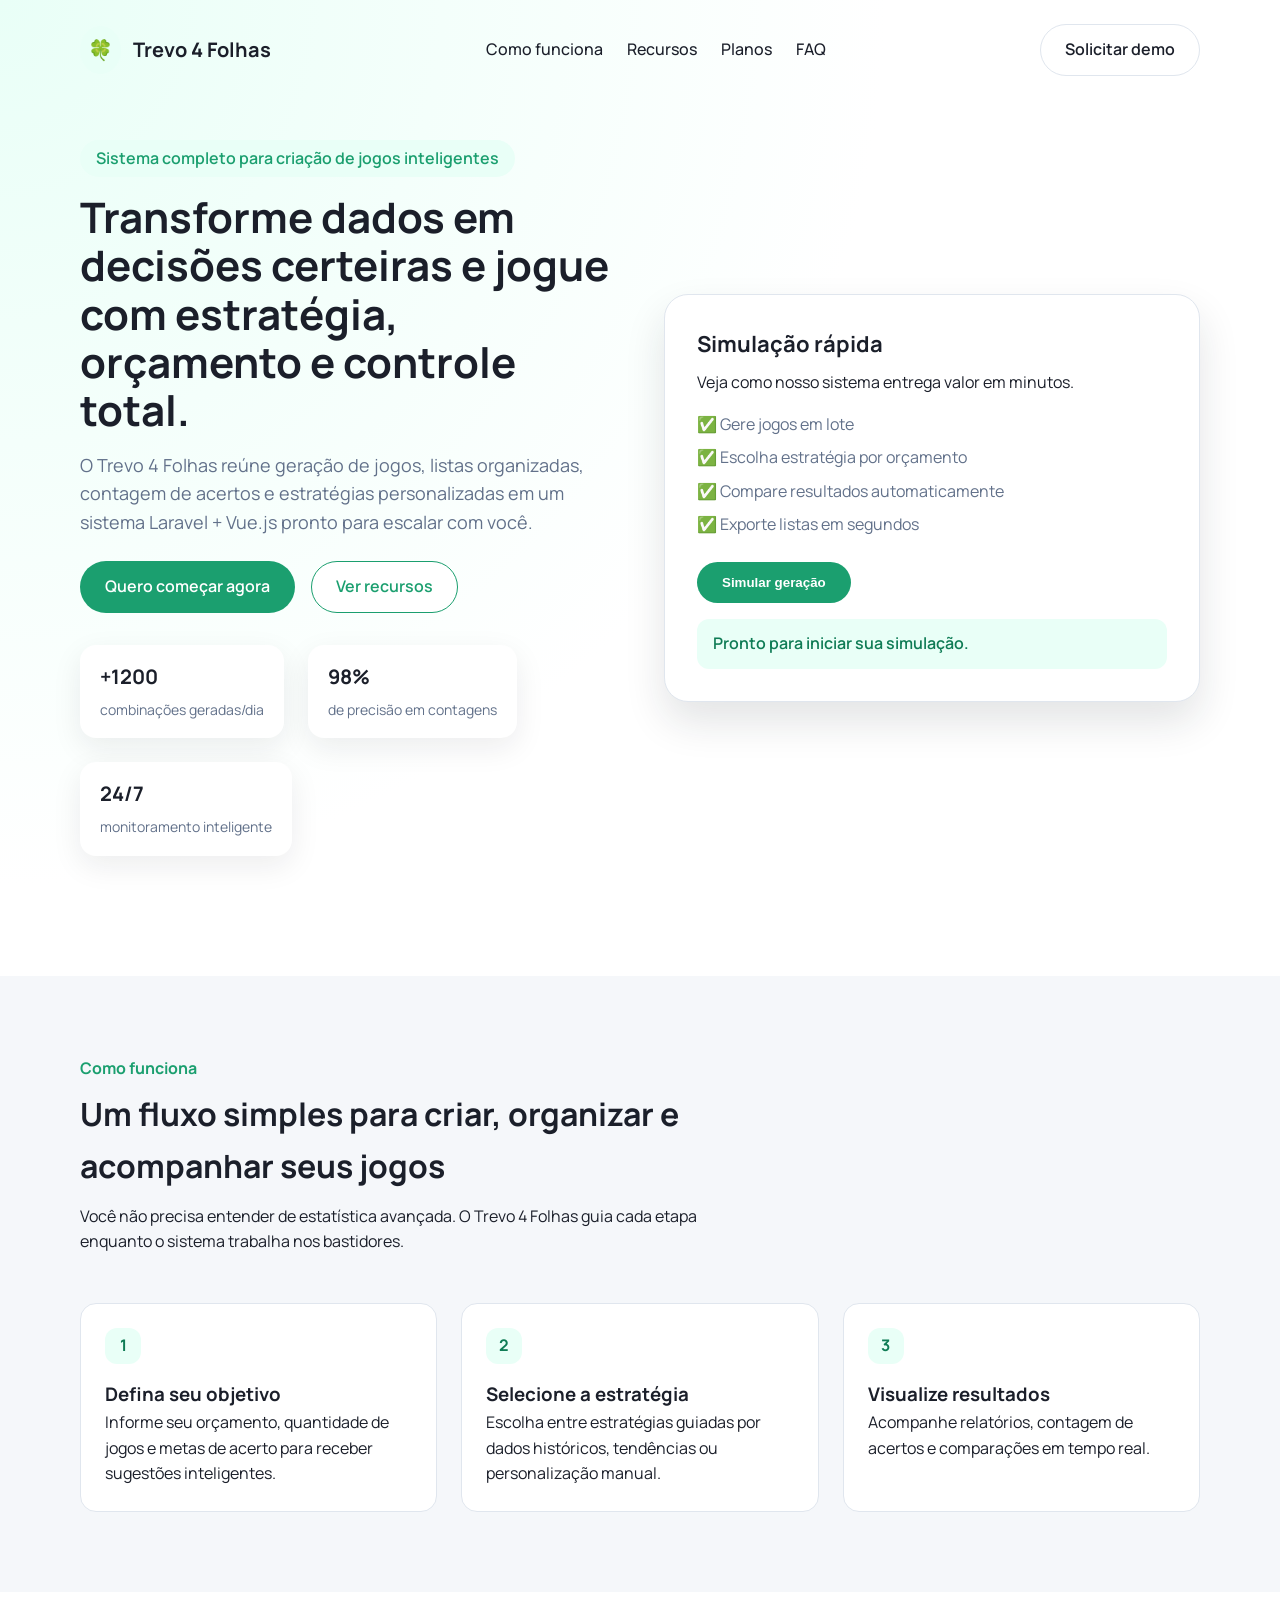
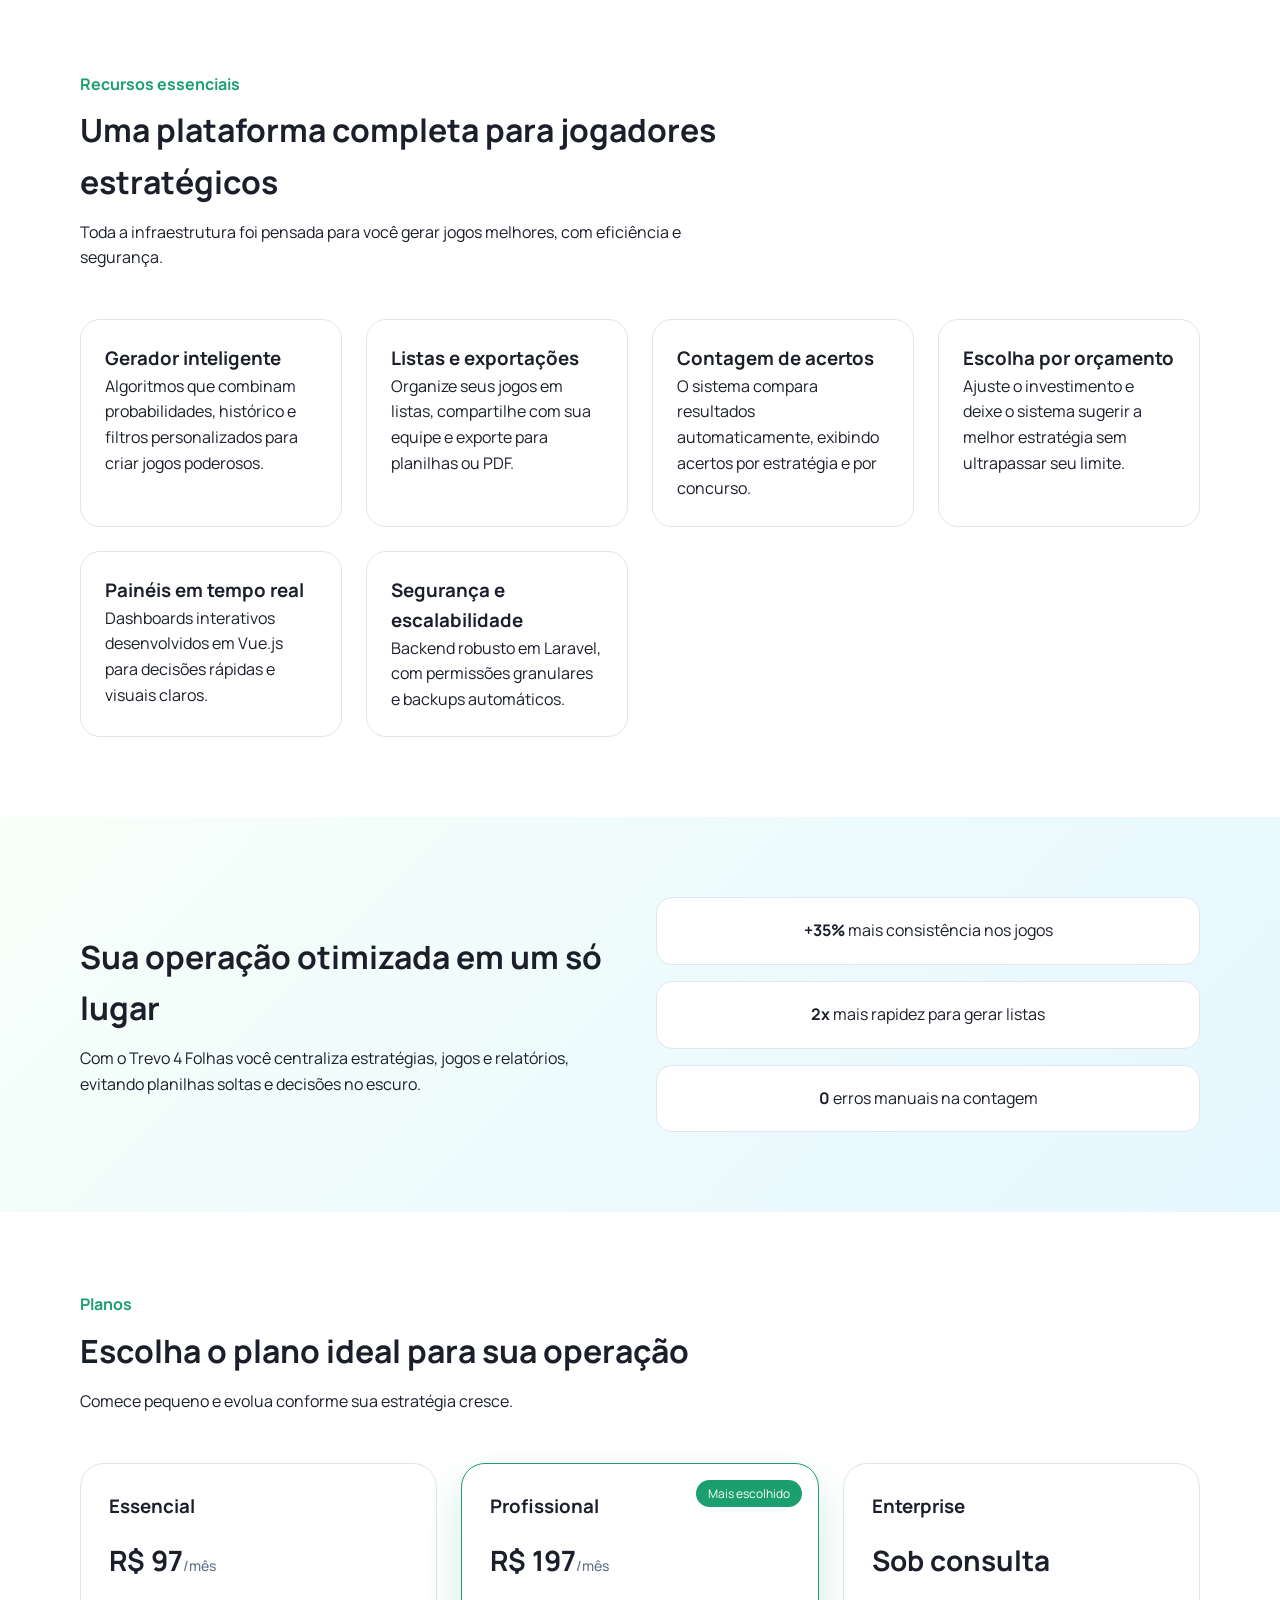
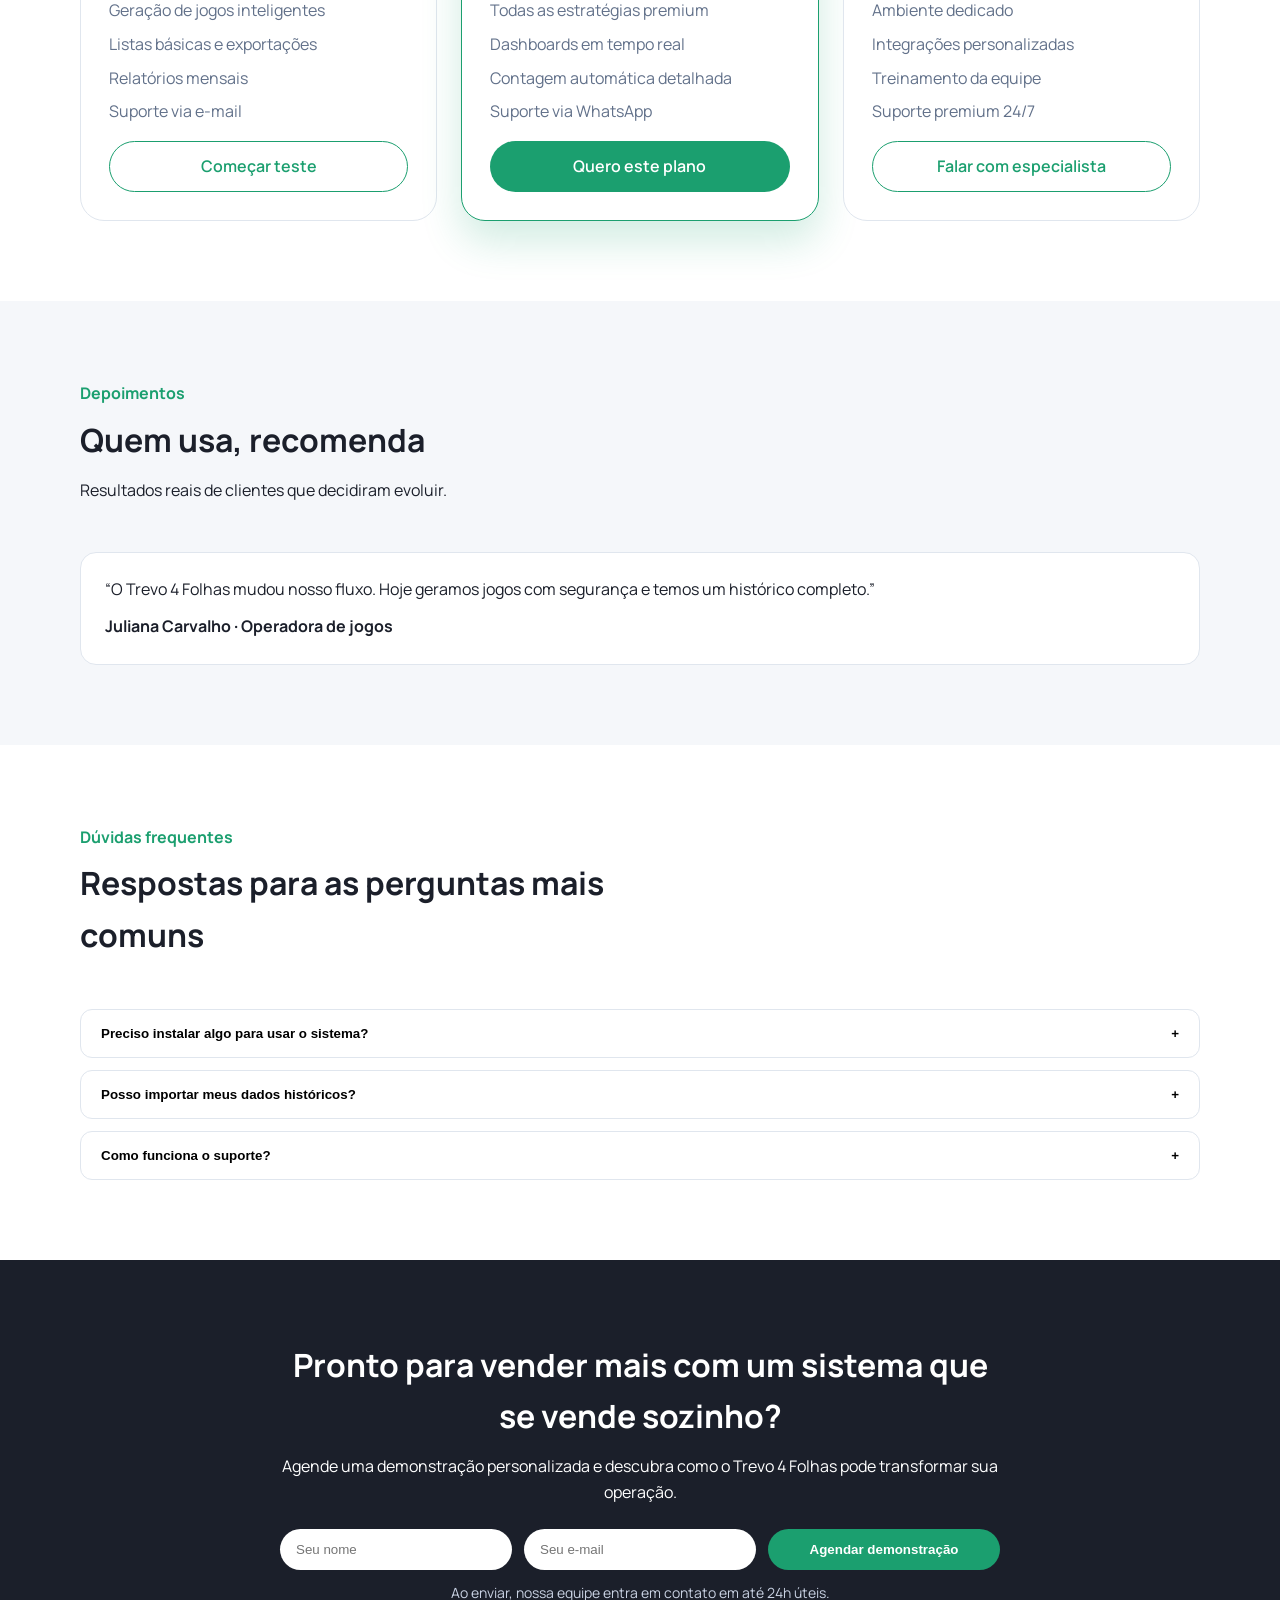
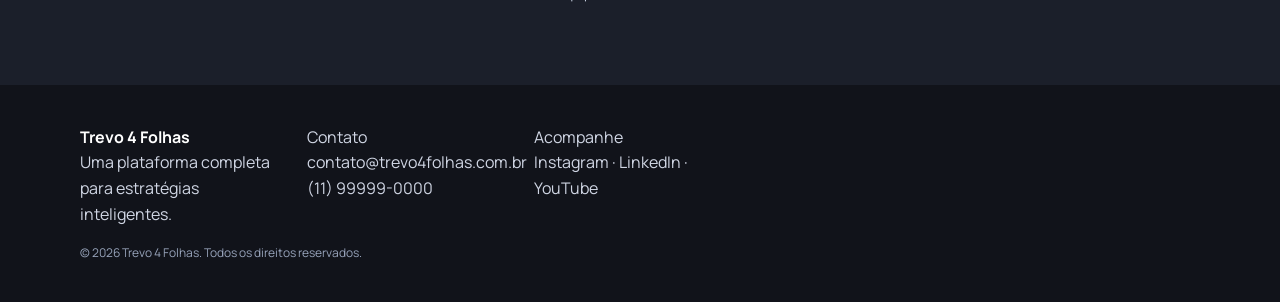
==== commit 36fd9b52: "Merge branch 'main' into codex/create-sales-page-with-html-css-js-45qulx" ====
--- a/sales-page/index.html
+++ b/sales-page/index.html
@@ -36,15 +36,15 @@
       </nav>
       <section class="hero">
         <div class="hero__content">
-          <p class="hero__tag">Serviço de geração de jogos com IA e alto potencial</p>
+          <p class="hero__tag">Sistema completo para criação de jogos inteligentes</p>
           <h1>
-            Gere seus jogos e bolões com mais segurança, organização e
-            probabilidade de acerto.
+            Transforme dados em decisões certeiras e jogue com estratégia,
+            orçamento e controle total.
           </h1>
           <p class="hero__subtitle">
-            O Trevo 4 Folhas é o serviço ideal para quem quer jogar com estratégia
-            ou montar bolões inteligentes, usando IA para criar combinações com
-            base em dados e orçamento.
+            O Trevo 4 Folhas reúne geração de jogos, listas organizadas, contagem
+            de acertos e estratégias personalizadas em um sistema Laravel + Vue.js
+            pronto para escalar com você.
           </p>
           <div class="hero__actions">
             <a class="button button--primary" href="#planos">Quero começar agora</a>
@@ -61,7 +61,7 @@
             </div>
             <div>
               <strong>24/7</strong>
-              <span>suporte inteligente</span>
+              <span>monitoramento inteligente</span>
             </div>
           </div>
         </div>
@@ -70,10 +70,10 @@
             <h3>Simulação rápida</h3>
             <p>Veja como nosso sistema entrega valor em minutos.</p>
             <ul>
-              <li>✅ Gere jogos com IA e filtros</li>
-              <li>✅ Monte bolões organizados</li>
+              <li>✅ Gere jogos em lote</li>
               <li>✅ Escolha estratégia por orçamento</li>
-              <li>✅ Acompanhe acertos em tempo real</li>
+              <li>✅ Compare resultados automaticamente</li>
+              <li>✅ Exporte listas em segundos</li>
             </ul>
             <button class="button button--primary" type="button" id="simulate">
               Simular geração
@@ -90,10 +90,10 @@
       <section class="section section--light" id="como-funciona">
         <div class="section__intro">
           <span class="section__tag">Como funciona</span>
-          <h2>Um fluxo simples para gerar jogos com IA e organizar seus bolões</h2>
+          <h2>Um fluxo simples para criar, organizar e acompanhar seus jogos</h2>
           <p>
-            Você não precisa dominar estatística avançada. Nossa equipe e a IA
-            trabalham juntas para entregar combinações mais seguras e estratégicas.
+            Você não precisa entender de estatística avançada. O Trevo 4 Folhas
+            guia cada etapa enquanto o sistema trabalha nos bastidores.
           </p>
         </div>
         <div class="steps">
@@ -101,16 +101,16 @@
             <span>1</span>
             <h3>Defina seu objetivo</h3>
             <p>
-              Informe o orçamento, quantidade de jogos e metas para receber
-              combinações inteligentes.
+              Informe seu orçamento, quantidade de jogos e metas de acerto para
+              receber sugestões inteligentes.
             </p>
           </article>
           <article class="step">
             <span>2</span>
             <h3>Selecione a estratégia</h3>
             <p>
-              Escolha entre estratégias guiadas por IA, dados históricos e
-              personalização para bolões.
+              Escolha entre estratégias guiadas por dados históricos, tendências
+              ou personalização manual.
             </p>
           </article>
           <article class="step">
@@ -126,31 +126,31 @@
       <section class="section" id="recursos">
         <div class="section__intro">
           <span class="section__tag">Recursos essenciais</span>
-          <h2>Um serviço completo para jogadores e organizadores de bolão</h2>
+          <h2>Uma plataforma completa para jogadores estratégicos</h2>
           <p>
-            Toda a estrutura foi pensada para você gerar jogos com mais
-            probabilidade, organização e segurança.
+            Toda a infraestrutura foi pensada para você gerar jogos melhores,
+            com eficiência e segurança.
           </p>
         </div>
         <div class="features">
           <article>
-            <h3>Geração com IA</h3>
-            <p>
-              Modelos que combinam probabilidades, histórico e filtros
-              personalizados para criar jogos com mais confiança.
-            </p>
-          </article>
-          <article>
-            <h3>Bolões organizados</h3>
-            <p>
-              Monte bolões com segurança, compartilhe com participantes e
-              exporte listas rapidamente.
+            <h3>Gerador inteligente</h3>
+            <p>
+              Algoritmos que combinam probabilidades, histórico e filtros
+              personalizados para criar jogos poderosos.
+            </p>
+          </article>
+          <article>
+            <h3>Listas e exportações</h3>
+            <p>
+              Organize seus jogos em listas, compartilhe com sua equipe e
+              exporte para planilhas ou PDF.
             </p>
           </article>
           <article>
             <h3>Contagem de acertos</h3>
             <p>
-              O serviço compara resultados automaticamente, exibindo acertos
+              O sistema compara resultados automaticamente, exibindo acertos
               por estratégia e por concurso.
             </p>
           </article>
@@ -164,14 +164,15 @@
           <article>
             <h3>Painéis em tempo real</h3>
             <p>
-              Dashboards interativos para decisões rápidas e visuais claros.
-            </p>
-          </article>
-          <article>
-            <h3>Segurança e suporte</h3>
-            <p>
-              Fluxos auditáveis, backups e suporte humano para quem precisa
-              jogar com responsabilidade.
+              Dashboards interativos desenvolvidos em Vue.js para decisões
+              rápidas e visuais claros.
+            </p>
+          </article>
+          <article>
+            <h3>Segurança e escalabilidade</h3>
+            <p>
+              Backend robusto em Laravel, com permissões granulares e backups
+              automáticos.
             </p>
           </article>
         </div>
@@ -180,11 +181,11 @@
       <section class="section section--gradient">
         <div class="highlight">
           <div>
-          <h2>Seu serviço de jogos otimizado em um só lugar</h2>
-          <p>
-            Com o Trevo 4 Folhas você centraliza estratégias, jogos e relatórios,
-            evitando planilhas soltas e decisões no escuro.
-          </p>
+            <h2>Sua operação otimizada em um só lugar</h2>
+            <p>
+              Com o Trevo 4 Folhas você centraliza estratégias, jogos e relatórios,
+              evitando planilhas soltas e decisões no escuro.
+            </p>
           </div>
           <div class="highlight__cards">
             <div>
@@ -206,7 +207,7 @@
       <section class="section" id="planos">
         <div class="section__intro">
           <span class="section__tag">Planos</span>
-          <h2>Escolha o plano ideal para seu perfil de jogo</h2>
+          <h2>Escolha o plano ideal para sua operação</h2>
           <p>
             Comece pequeno e evolua conforme sua estratégia cresce.
           </p>
@@ -216,8 +217,8 @@
             <h3>Essencial</h3>
             <p class="price">R$ 97<span>/mês</span></p>
             <ul>
-              <li>Geração de jogos com IA</li>
-              <li>Listas básicas de bolões</li>
+              <li>Geração de jogos inteligentes</li>
+              <li>Listas básicas e exportações</li>
               <li>Relatórios mensais</li>
               <li>Suporte via e-mail</li>
             </ul>
@@ -239,7 +240,7 @@
             <h3>Enterprise</h3>
             <p class="price">Sob consulta</p>
             <ul>
-              <li>Consultoria estratégica</li>
+              <li>Ambiente dedicado</li>
               <li>Integrações personalizadas</li>
               <li>Treinamento da equipe</li>
               <li>Suporte premium 24/7</li>
@@ -317,10 +318,10 @@
 
       <section class="section section--cta" id="cta">
         <div class="cta">
-          <h2>Pronto para gerar jogos com mais confiança e organização?</h2>
+          <h2>Pronto para vender mais com um sistema que se vende sozinho?</h2>
           <p>
             Agende uma demonstração personalizada e descubra como o Trevo 4 Folhas
-            pode transformar sua forma de jogar e organizar bolões.
+            pode transformar sua operação.
           </p>
           <form class="cta__form">
             <input type="text" placeholder="Seu nome" required />
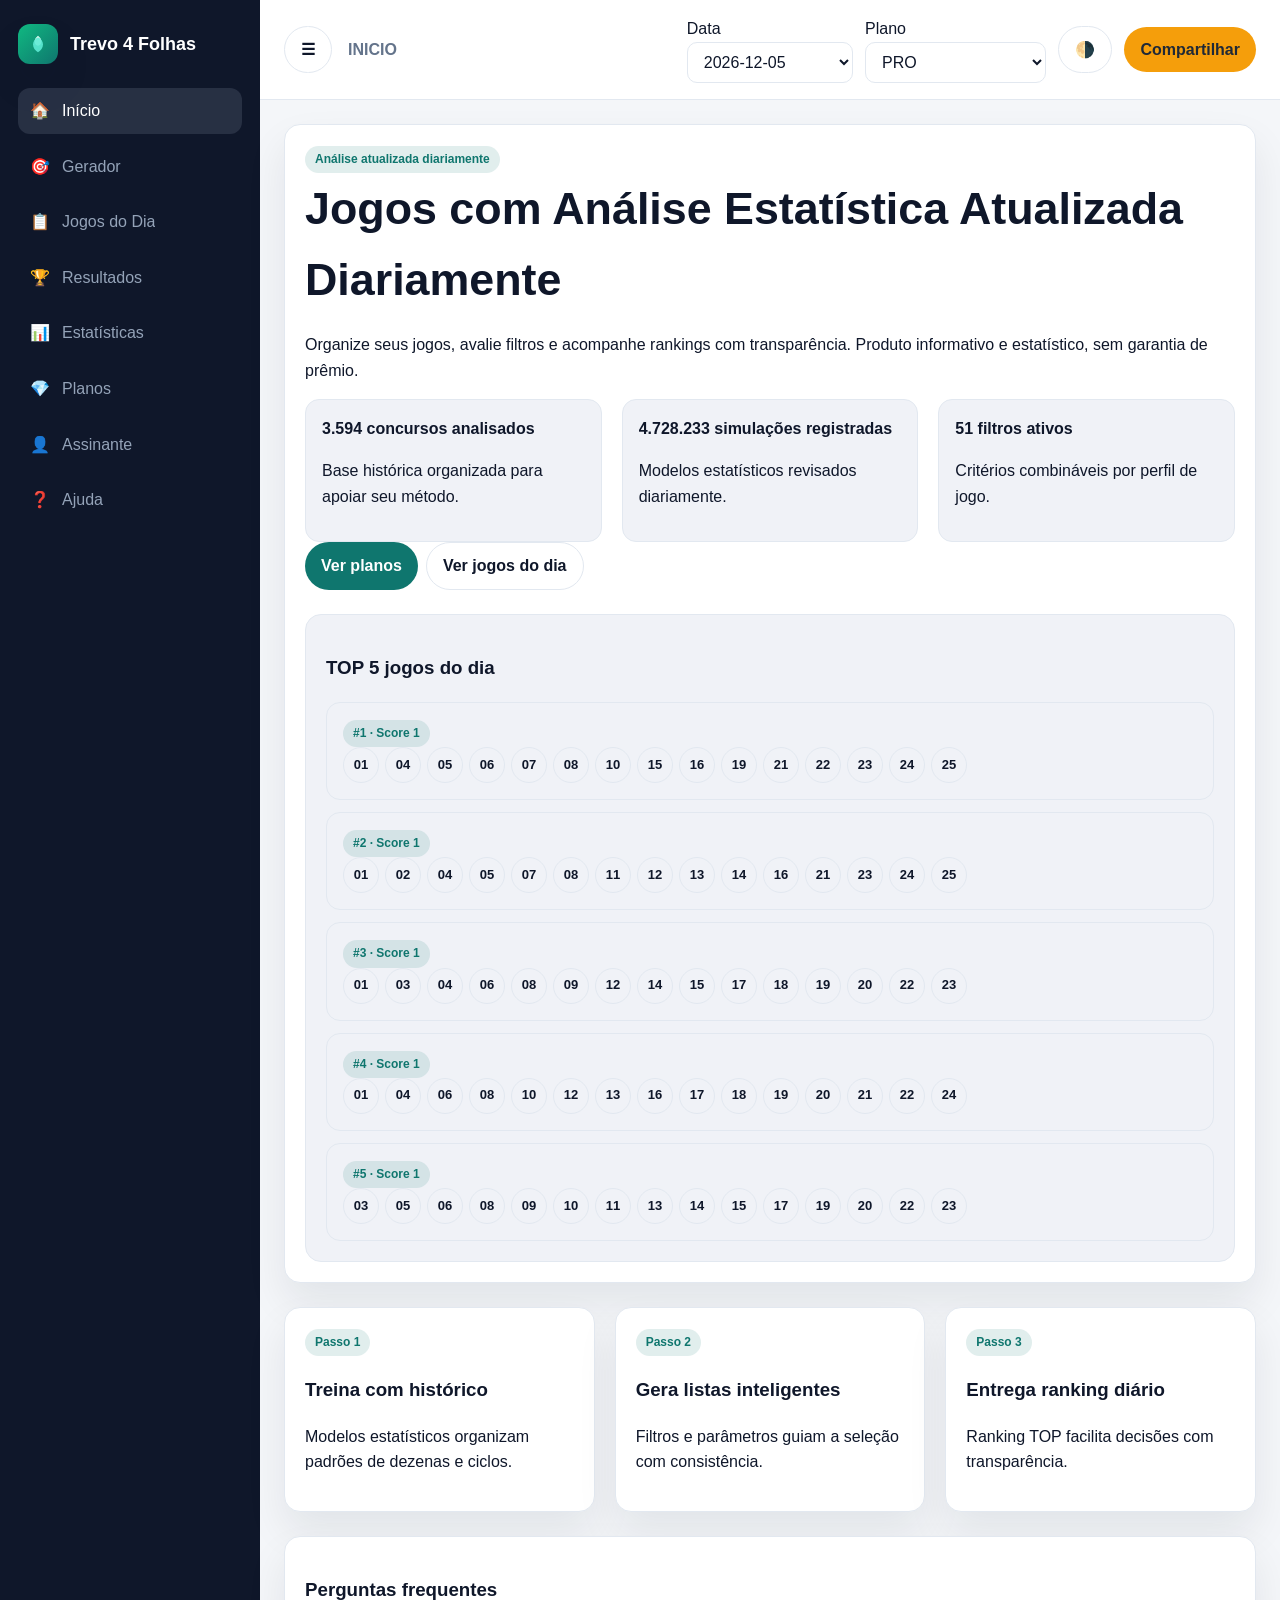
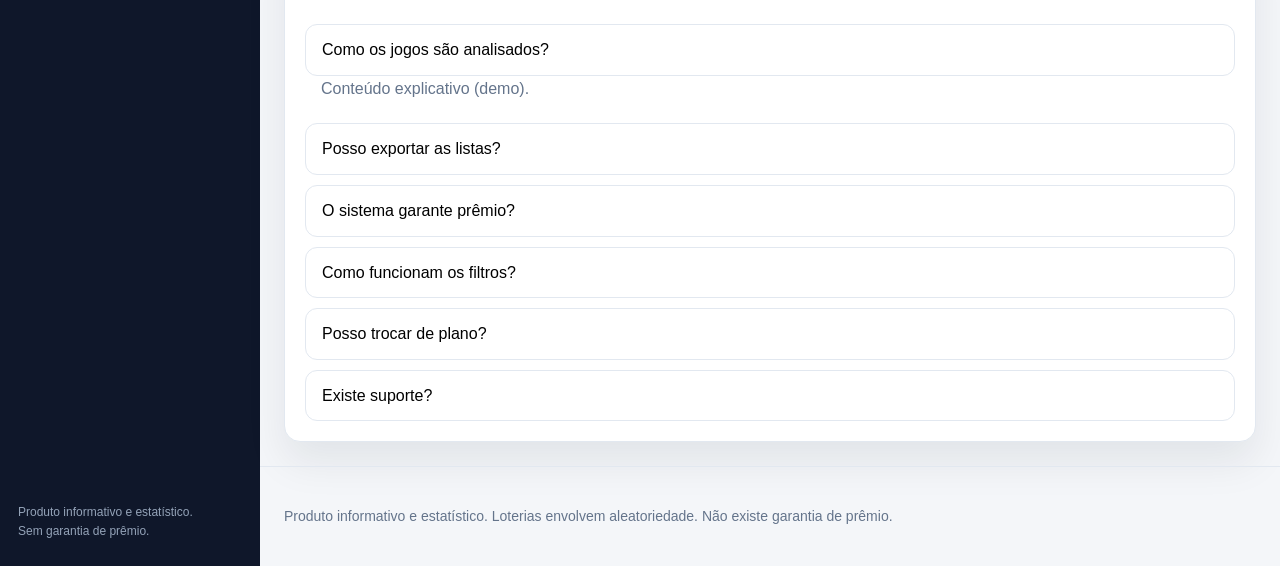
==== commit d9baa77f: "Rebuild Trevo 4 Folhas dashboard SPA" ====
--- a/sales-page/index.html
+++ b/sales-page/index.html
@@ -2,360 +2,12 @@
 <html lang="pt-BR">
   <head>
     <meta charset="UTF-8" />
-    <meta name="viewport" content="width=device-width, initial-scale=1.0" />
-    <title>Trevo 4 Folhas | Sistema Inteligente para Jogos</title>
+    <meta name="viewport" content="width=device-width, initial-scale=1" />
+    <title>Trevo 4 Folhas — Lotofácil</title>
     <link rel="stylesheet" href="styles.css" />
-    <link
-      rel="preconnect"
-      href="https://fonts.googleapis.com"
-    />
-    <link
-      rel="preconnect"
-      href="https://fonts.gstatic.com"
-      crossorigin
-    />
-    <link
-      href="https://fonts.googleapis.com/css2?family=Manrope:wght@300;400;500;600;700;800&display=swap"
-      rel="stylesheet"
-    />
   </head>
   <body>
-    <header class="header">
-      <nav class="nav">
-        <div class="brand">
-          <span class="brand__icon">🍀</span>
-          <span class="brand__name">Trevo 4 Folhas</span>
-        </div>
-        <ul class="nav__links">
-          <li><a href="#como-funciona">Como funciona</a></li>
-          <li><a href="#recursos">Recursos</a></li>
-          <li><a href="#planos">Planos</a></li>
-          <li><a href="#faq">FAQ</a></li>
-        </ul>
-        <a class="button button--ghost" href="#cta">Solicitar demo</a>
-      </nav>
-      <section class="hero">
-        <div class="hero__content">
-          <p class="hero__tag">Sistema completo para criação de jogos inteligentes</p>
-          <h1>
-            Transforme dados em decisões certeiras e jogue com estratégia,
-            orçamento e controle total.
-          </h1>
-          <p class="hero__subtitle">
-            O Trevo 4 Folhas reúne geração de jogos, listas organizadas, contagem
-            de acertos e estratégias personalizadas em um sistema Laravel + Vue.js
-            pronto para escalar com você.
-          </p>
-          <div class="hero__actions">
-            <a class="button button--primary" href="#planos">Quero começar agora</a>
-            <a class="button button--secondary" href="#recursos">Ver recursos</a>
-          </div>
-          <div class="hero__stats">
-            <div>
-              <strong>+1200</strong>
-              <span>combinações geradas/dia</span>
-            </div>
-            <div>
-              <strong>98%</strong>
-              <span>de precisão em contagens</span>
-            </div>
-            <div>
-              <strong>24/7</strong>
-              <span>monitoramento inteligente</span>
-            </div>
-          </div>
-        </div>
-        <div class="hero__card">
-          <div class="card">
-            <h3>Simulação rápida</h3>
-            <p>Veja como nosso sistema entrega valor em minutos.</p>
-            <ul>
-              <li>✅ Gere jogos em lote</li>
-              <li>✅ Escolha estratégia por orçamento</li>
-              <li>✅ Compare resultados automaticamente</li>
-              <li>✅ Exporte listas em segundos</li>
-            </ul>
-            <button class="button button--primary" type="button" id="simulate">
-              Simular geração
-            </button>
-            <div class="card__result" id="simulation-result">
-              Pronto para iniciar sua simulação.
-            </div>
-          </div>
-        </div>
-      </section>
-    </header>
-
-    <main>
-      <section class="section section--light" id="como-funciona">
-        <div class="section__intro">
-          <span class="section__tag">Como funciona</span>
-          <h2>Um fluxo simples para criar, organizar e acompanhar seus jogos</h2>
-          <p>
-            Você não precisa entender de estatística avançada. O Trevo 4 Folhas
-            guia cada etapa enquanto o sistema trabalha nos bastidores.
-          </p>
-        </div>
-        <div class="steps">
-          <article class="step">
-            <span>1</span>
-            <h3>Defina seu objetivo</h3>
-            <p>
-              Informe seu orçamento, quantidade de jogos e metas de acerto para
-              receber sugestões inteligentes.
-            </p>
-          </article>
-          <article class="step">
-            <span>2</span>
-            <h3>Selecione a estratégia</h3>
-            <p>
-              Escolha entre estratégias guiadas por dados históricos, tendências
-              ou personalização manual.
-            </p>
-          </article>
-          <article class="step">
-            <span>3</span>
-            <h3>Visualize resultados</h3>
-            <p>
-              Acompanhe relatórios, contagem de acertos e comparações em tempo real.
-            </p>
-          </article>
-        </div>
-      </section>
-
-      <section class="section" id="recursos">
-        <div class="section__intro">
-          <span class="section__tag">Recursos essenciais</span>
-          <h2>Uma plataforma completa para jogadores estratégicos</h2>
-          <p>
-            Toda a infraestrutura foi pensada para você gerar jogos melhores,
-            com eficiência e segurança.
-          </p>
-        </div>
-        <div class="features">
-          <article>
-            <h3>Gerador inteligente</h3>
-            <p>
-              Algoritmos que combinam probabilidades, histórico e filtros
-              personalizados para criar jogos poderosos.
-            </p>
-          </article>
-          <article>
-            <h3>Listas e exportações</h3>
-            <p>
-              Organize seus jogos em listas, compartilhe com sua equipe e
-              exporte para planilhas ou PDF.
-            </p>
-          </article>
-          <article>
-            <h3>Contagem de acertos</h3>
-            <p>
-              O sistema compara resultados automaticamente, exibindo acertos
-              por estratégia e por concurso.
-            </p>
-          </article>
-          <article>
-            <h3>Escolha por orçamento</h3>
-            <p>
-              Ajuste o investimento e deixe o sistema sugerir a melhor
-              estratégia sem ultrapassar seu limite.
-            </p>
-          </article>
-          <article>
-            <h3>Painéis em tempo real</h3>
-            <p>
-              Dashboards interativos desenvolvidos em Vue.js para decisões
-              rápidas e visuais claros.
-            </p>
-          </article>
-          <article>
-            <h3>Segurança e escalabilidade</h3>
-            <p>
-              Backend robusto em Laravel, com permissões granulares e backups
-              automáticos.
-            </p>
-          </article>
-        </div>
-      </section>
-
-      <section class="section section--gradient">
-        <div class="highlight">
-          <div>
-            <h2>Sua operação otimizada em um só lugar</h2>
-            <p>
-              Com o Trevo 4 Folhas você centraliza estratégias, jogos e relatórios,
-              evitando planilhas soltas e decisões no escuro.
-            </p>
-          </div>
-          <div class="highlight__cards">
-            <div>
-              <strong>+35%</strong>
-              <span>mais consistência nos jogos</span>
-            </div>
-            <div>
-              <strong>2x</strong>
-              <span>mais rapidez para gerar listas</span>
-            </div>
-            <div>
-              <strong>0</strong>
-              <span>erros manuais na contagem</span>
-            </div>
-          </div>
-        </div>
-      </section>
-
-      <section class="section" id="planos">
-        <div class="section__intro">
-          <span class="section__tag">Planos</span>
-          <h2>Escolha o plano ideal para sua operação</h2>
-          <p>
-            Comece pequeno e evolua conforme sua estratégia cresce.
-          </p>
-        </div>
-        <div class="pricing">
-          <article class="price-card">
-            <h3>Essencial</h3>
-            <p class="price">R$ 97<span>/mês</span></p>
-            <ul>
-              <li>Geração de jogos inteligentes</li>
-              <li>Listas básicas e exportações</li>
-              <li>Relatórios mensais</li>
-              <li>Suporte via e-mail</li>
-            </ul>
-            <a class="button button--secondary" href="#cta">Começar teste</a>
-          </article>
-          <article class="price-card price-card--featured">
-            <div class="badge">Mais escolhido</div>
-            <h3>Profissional</h3>
-            <p class="price">R$ 197<span>/mês</span></p>
-            <ul>
-              <li>Todas as estratégias premium</li>
-              <li>Dashboards em tempo real</li>
-              <li>Contagem automática detalhada</li>
-              <li>Suporte via WhatsApp</li>
-            </ul>
-            <a class="button button--primary" href="#cta">Quero este plano</a>
-          </article>
-          <article class="price-card">
-            <h3>Enterprise</h3>
-            <p class="price">Sob consulta</p>
-            <ul>
-              <li>Ambiente dedicado</li>
-              <li>Integrações personalizadas</li>
-              <li>Treinamento da equipe</li>
-              <li>Suporte premium 24/7</li>
-            </ul>
-            <a class="button button--secondary" href="#cta">Falar com especialista</a>
-          </article>
-        </div>
-      </section>
-
-      <section class="section section--light">
-        <div class="section__intro">
-          <span class="section__tag">Depoimentos</span>
-          <h2>Quem usa, recomenda</h2>
-          <p>Resultados reais de clientes que decidiram evoluir.</p>
-        </div>
-        <div class="testimonials" id="testimonials">
-          <article class="testimonial is-active">
-            <p>
-              “O Trevo 4 Folhas mudou nosso fluxo. Hoje geramos jogos com
-              segurança e temos um histórico completo.”
-            </p>
-            <span>Juliana Carvalho · Operadora de jogos</span>
-          </article>
-          <article class="testimonial">
-            <p>
-              “A funcionalidade de orçamento evita exageros. Planejamos nossos
-              investimentos com tranquilidade.”
-            </p>
-            <span>Felipe Andrade · Analista</span>
-          </article>
-          <article class="testimonial">
-            <p>
-              “Os dashboards são o diferencial. Os números ficam claros e a equipe
-              ganha agilidade nas decisões.”
-            </p>
-            <span>Larissa Monteiro · Gestora</span>
-          </article>
-        </div>
-      </section>
-
-      <section class="section" id="faq">
-        <div class="section__intro">
-          <span class="section__tag">Dúvidas frequentes</span>
-          <h2>Respostas para as perguntas mais comuns</h2>
-        </div>
-        <div class="faq">
-          <button class="faq__item">
-            <span>Preciso instalar algo para usar o sistema?</span>
-            <span class="faq__icon">+</span>
-          </button>
-          <div class="faq__content">
-            Não. O Trevo 4 Folhas funciona em nuvem e também pode ser instalado no
-            seu servidor local com suporte do nosso time.
-          </div>
-
-          <button class="faq__item">
-            <span>Posso importar meus dados históricos?</span>
-            <span class="faq__icon">+</span>
-          </button>
-          <div class="faq__content">
-            Sim. Aceitamos planilhas e bases já existentes para enriquecer seus
-            relatórios e gerar estratégias personalizadas.
-          </div>
-
-          <button class="faq__item">
-            <span>Como funciona o suporte?</span>
-            <span class="faq__icon">+</span>
-          </button>
-          <div class="faq__content">
-            Temos suporte por e-mail, WhatsApp e atendimento dedicado conforme o
-            plano escolhido.
-          </div>
-        </div>
-      </section>
-
-      <section class="section section--cta" id="cta">
-        <div class="cta">
-          <h2>Pronto para vender mais com um sistema que se vende sozinho?</h2>
-          <p>
-            Agende uma demonstração personalizada e descubra como o Trevo 4 Folhas
-            pode transformar sua operação.
-          </p>
-          <form class="cta__form">
-            <input type="text" placeholder="Seu nome" required />
-            <input type="email" placeholder="Seu e-mail" required />
-            <button class="button button--primary" type="submit">
-              Agendar demonstração
-            </button>
-          </form>
-          <p class="cta__note">
-            Ao enviar, nossa equipe entra em contato em até 24h úteis.
-          </p>
-        </div>
-      </section>
-    </main>
-
-    <footer class="footer">
-      <div>
-        <strong>Trevo 4 Folhas</strong>
-        <p>Uma plataforma completa para estratégias inteligentes.</p>
-      </div>
-      <div>
-        <span>Contato</span>
-        <p>contato@trevo4folhas.com.br</p>
-        <p>(11) 99999-0000</p>
-      </div>
-      <div>
-        <span>Acompanhe</span>
-        <p>Instagram · LinkedIn · YouTube</p>
-      </div>
-      <div class="footer__year">
-        © <span id="current-year"></span> Trevo 4 Folhas. Todos os direitos reservados.
-      </div>
-    </footer>
-
-    <script src="script.js"></script>
+    <div id="app"></div>
+    <script src="app.js"></script>
   </body>
 </html>
--- a/sales-page/styles.css
+++ b/sales-page/styles.css
@@ -1,24 +1,47 @@
 :root {
   color-scheme: light;
-  --primary: #1b9f6f;
-  --primary-dark: #0f7c55;
-  --secondary: #1b1f2a;
-  --light: #f5f7fa;
-  --muted: #62718a;
-  --border: #e0e6ee;
-  --highlight: #e9fff7;
-  font-family: "Manrope", sans-serif;
+  --bg: #f4f6f9;
+  --surface: #ffffff;
+  --surface-alt: #f0f2f7;
+  --sidebar: #0f172a;
+  --sidebar-muted: #94a3b8;
+  --text: #0f172a;
+  --muted: #64748b;
+  --primary: #0f766e;
+  --primary-strong: #0d9488;
+  --accent: #f59e0b;
+  --danger: #ef4444;
+  --border: #e2e8f0;
+  --shadow: 0 20px 40px rgba(15, 23, 42, 0.08);
+  --radius: 16px;
+}
+
+body.dark {
+  color-scheme: dark;
+  --bg: #0b1120;
+  --surface: #0f172a;
+  --surface-alt: #111827;
+  --sidebar: #0a0f1e;
+  --sidebar-muted: #94a3b8;
+  --text: #f8fafc;
+  --muted: #cbd5f5;
+  --primary: #2dd4bf;
+  --primary-strong: #5eead4;
+  --accent: #fbbf24;
+  --danger: #f87171;
+  --border: #1f2937;
+  --shadow: 0 18px 40px rgba(0, 0, 0, 0.4);
 }
 
 * {
+  box-sizing: border-box;
+}
+
+body {
   margin: 0;
-  padding: 0;
-  box-sizing: border-box;
-}
-
-body {
-  background: #ffffff;
-  color: var(--secondary);
+  font-family: "Segoe UI", "Helvetica Neue", Arial, sans-serif;
+  background: var(--bg);
+  color: var(--text);
   line-height: 1.6;
 }
 
@@ -27,415 +50,511 @@
   text-decoration: none;
 }
 
-ul {
-  list-style: none;
-}
-
-.header {
-  background: radial-gradient(circle at top left, #e9fff7, #ffffff 55%);
-  padding: 24px 80px 120px;
-}
-
-.nav {
+button,
+select,
+input,
+textarea {
+  font: inherit;
+}
+
+button:focus-visible,
+select:focus-visible,
+input:focus-visible,
+textarea:focus-visible,
+[tabindex]:focus-visible {
+  outline: 3px solid var(--accent);
+  outline-offset: 2px;
+}
+
+.app-shell {
+  display: grid;
+  grid-template-columns: auto 1fr;
+  min-height: 100vh;
+}
+
+.sidebar {
+  width: 260px;
+  background: var(--sidebar);
+  color: #fff;
+  padding: 24px 18px;
+  display: flex;
+  flex-direction: column;
+  gap: 24px;
+  transition: width 0.3s ease;
+}
+
+.sidebar.collapsed {
+  width: 84px;
+}
+
+.sidebar__brand {
+  display: flex;
+  align-items: center;
+  gap: 12px;
+}
+
+.sidebar__logo {
+  width: 40px;
+  height: 40px;
+  border-radius: 12px;
+  background: linear-gradient(135deg, #10b981, #0f766e);
+  display: grid;
+  place-items: center;
+  box-shadow: var(--shadow);
+}
+
+.sidebar__title {
+  font-weight: 700;
+  font-size: 18px;
+}
+
+.sidebar__nav {
+  display: flex;
+  flex-direction: column;
+  gap: 10px;
+}
+
+.sidebar__link {
+  display: flex;
+  align-items: center;
+  gap: 12px;
+  padding: 10px 12px;
+  border-radius: 12px;
+  color: var(--sidebar-muted);
+  cursor: pointer;
+  border: none;
+  background: transparent;
+  text-align: left;
+}
+
+.sidebar__link.active,
+.sidebar__link:hover {
+  background: rgba(148, 163, 184, 0.18);
+  color: #fff;
+}
+
+.sidebar__link span {
+  white-space: nowrap;
+  overflow: hidden;
+  text-overflow: ellipsis;
+}
+
+.sidebar.collapsed .sidebar__link span,
+.sidebar.collapsed .sidebar__title {
+  display: none;
+}
+
+.sidebar__footer {
+  margin-top: auto;
+  font-size: 12px;
+  color: var(--sidebar-muted);
+}
+
+.main {
+  display: flex;
+  flex-direction: column;
+  min-width: 0;
+}
+
+.topbar {
+  background: var(--surface);
+  border-bottom: 1px solid var(--border);
+  padding: 16px 24px;
   display: flex;
   align-items: center;
   justify-content: space-between;
-  gap: 32px;
-}
-
-.brand {
+  gap: 16px;
+  position: sticky;
+  top: 0;
+  z-index: 5;
+}
+
+.topbar__left {
+  display: flex;
+  align-items: center;
+  gap: 16px;
+}
+
+.topbar__breadcrumb {
+  font-weight: 600;
+  color: var(--muted);
+}
+
+.topbar__actions {
   display: flex;
   align-items: center;
   gap: 12px;
+  flex-wrap: wrap;
+}
+
+.container {
+  padding: 24px;
+  display: flex;
+  flex-direction: column;
+  gap: 24px;
+}
+
+.grid {
+  display: grid;
+  gap: 20px;
+}
+
+.grid--2 {
+  grid-template-columns: repeat(auto-fit, minmax(260px, 1fr));
+}
+
+.grid--3 {
+  grid-template-columns: repeat(auto-fit, minmax(240px, 1fr));
+}
+
+.card {
+  background: var(--surface);
+  border: 1px solid var(--border);
+  border-radius: var(--radius);
+  padding: 20px;
+  box-shadow: var(--shadow);
+}
+
+.card--flat {
+  background: var(--surface-alt);
+  box-shadow: none;
+}
+
+.badge {
+  display: inline-flex;
+  align-items: center;
+  gap: 6px;
+  padding: 4px 10px;
+  border-radius: 999px;
+  background: rgba(15, 118, 110, 0.12);
+  color: var(--primary);
+  font-size: 12px;
   font-weight: 700;
-  font-size: 20px;
-}
-
-.brand__icon {
-  background: var(--highlight);
-  padding: 8px;
-  border-radius: 50%;
-}
-
-.nav__links {
-  display: flex;
-  gap: 24px;
-  font-weight: 500;
+}
+
+.badge--warning {
+  background: rgba(245, 158, 11, 0.2);
+  color: #b45309;
+}
+
+.badge--danger {
+  background: rgba(239, 68, 68, 0.2);
+  color: var(--danger);
 }
 
 .button {
-  padding: 12px 24px;
+  border: none;
   border-radius: 999px;
-  border: 1px solid transparent;
+  padding: 10px 16px;
   font-weight: 600;
   cursor: pointer;
-  transition: all 0.2s ease;
-  display: inline-flex;
-  align-items: center;
-  justify-content: center;
+  transition: transform 0.2s ease, box-shadow 0.2s ease;
 }
 
 .button--primary {
   background: var(--primary);
-  color: white;
-}
-
-.button--primary:hover {
-  background: var(--primary-dark);
+  color: #fff;
 }
 
 .button--secondary {
-  background: #ffffff;
-  border-color: var(--primary);
-  color: var(--primary);
-}
-
-.button--secondary:hover {
-  background: var(--highlight);
+  background: var(--accent);
+  color: #1f2937;
 }
 
 .button--ghost {
-  border-color: var(--border);
-  color: var(--secondary);
+  background: transparent;
+  border: 1px solid var(--border);
+  color: var(--text);
+}
+
+.button--danger {
+  background: var(--danger);
+  color: #fff;
+}
+
+.button:disabled {
+  opacity: 0.6;
+  cursor: not-allowed;
+  transform: none;
+  box-shadow: none;
+}
+
+.button:hover {
+  transform: translateY(-1px);
+  box-shadow: var(--shadow);
+}
+
+.input,
+select,
+textarea {
+  width: 100%;
+  padding: 10px 12px;
+  border-radius: 10px;
+  border: 1px solid var(--border);
+  background: var(--surface);
+  color: var(--text);
+}
+
+.kpi {
+  background: var(--surface-alt);
+  border-radius: 14px;
+  padding: 16px;
+  border: 1px solid var(--border);
 }
 
 .hero {
   display: grid;
-  grid-template-columns: repeat(auto-fit, minmax(280px, 1fr));
-  gap: 48px;
-  margin-top: 64px;
-  align-items: center;
-}
-
-.hero__tag {
-  background: var(--highlight);
-  display: inline-block;
-  padding: 6px 16px;
+  gap: 24px;
+  align-items: center;
+}
+
+.hero__title {
+  font-size: clamp(2rem, 3.5vw, 2.8rem);
+  margin: 0;
+}
+
+.notice {
+  border-left: 4px solid var(--accent);
+  background: rgba(245, 158, 11, 0.12);
+  padding: 12px 16px;
+  border-radius: 12px;
+  font-size: 14px;
+}
+
+.notice--info {
+  border-left-color: var(--primary);
+  background: rgba(15, 118, 110, 0.12);
+}
+
+.notice--danger {
+  border-left-color: var(--danger);
+  background: rgba(239, 68, 68, 0.12);
+}
+
+.balls {
+  display: flex;
+  flex-wrap: wrap;
+  gap: 6px;
+}
+
+.ball {
+  width: 36px;
+  height: 36px;
+  border-radius: 50%;
+  background: var(--surface-alt);
+  border: 1px solid var(--border);
+  display: grid;
+  place-items: center;
+  font-weight: 700;
+  font-size: 13px;
+  transition: transform 0.2s ease, background 0.2s ease, color 0.2s ease;
+}
+
+.ball--selected {
+  background: var(--primary);
+  color: #fff;
+}
+
+.ball--fixed {
+  background: rgba(14, 116, 144, 0.85);
+  color: #fff;
+}
+
+.ball--excluded {
+  background: rgba(239, 68, 68, 0.85);
+  color: #fff;
+}
+
+.ball--hit {
+  background: var(--primary-strong);
+  color: #fff;
+}
+
+.ball--miss {
+  background: transparent;
+  border-style: dashed;
+  color: var(--muted);
+}
+
+.volante {
+  display: grid;
+  grid-template-columns: repeat(5, 1fr);
+  gap: 8px;
+  max-width: 340px;
+}
+
+.tabs {
+  display: flex;
+  gap: 8px;
+}
+
+.tab {
+  padding: 6px 12px;
   border-radius: 999px;
-  font-weight: 600;
-  color: var(--primary);
-  margin-bottom: 16px;
-}
-
-.hero h1 {
-  font-size: 42px;
-  line-height: 1.15;
-  margin-bottom: 16px;
-}
-
-.hero__subtitle {
-  font-size: 18px;
+  border: 1px solid var(--border);
+  background: var(--surface);
+  cursor: pointer;
+}
+
+.tab.active {
+  background: var(--primary);
+  color: #fff;
+  border-color: transparent;
+}
+
+.list {
+  display: grid;
+  gap: 12px;
+}
+
+.list-item {
+  padding: 16px;
+  border-radius: 14px;
+  border: 1px solid var(--border);
+  background: var(--surface-alt);
+}
+
+.table {
+  width: 100%;
+  border-collapse: collapse;
+  font-size: 14px;
+}
+
+.table th,
+.table td {
+  padding: 10px 8px;
+  border-bottom: 1px solid var(--border);
+  text-align: left;
+}
+
+.chips {
+  display: flex;
+  flex-wrap: wrap;
+  gap: 8px;
+}
+
+.chip {
+  padding: 6px 12px;
+  border-radius: 999px;
+  border: 1px solid var(--border);
+  background: var(--surface);
+  cursor: pointer;
+  font-size: 12px;
+}
+
+.chip.active {
+  background: var(--primary);
+  color: #fff;
+  border-color: transparent;
+}
+
+.accordion {
+  display: grid;
+  gap: 10px;
+}
+
+.accordion button {
+  width: 100%;
+  text-align: left;
+  background: transparent;
+  border: 1px solid var(--border);
+  padding: 12px 16px;
+  border-radius: 12px;
+  cursor: pointer;
+}
+
+.accordion-content {
+  padding: 0 16px 12px;
   color: var(--muted);
-  margin-bottom: 24px;
-}
-
-.hero__actions {
-  display: flex;
-  gap: 16px;
-  flex-wrap: wrap;
-  margin-bottom: 32px;
-}
-
-.hero__stats {
-  display: flex;
-  gap: 24px;
-  flex-wrap: wrap;
-}
-
-.hero__stats div {
-  background: white;
-  border-radius: 16px;
-  padding: 16px 20px;
-  box-shadow: 0 10px 30px rgba(27, 31, 42, 0.08);
-}
-
-.hero__stats strong {
-  font-size: 20px;
+  display: none;
+}
+
+.accordion-item.active .accordion-content {
   display: block;
-  margin-bottom: 4px;
-}
-
-.hero__stats span {
+}
+
+.heatmap {
+  display: grid;
+  grid-template-columns: repeat(5, 1fr);
+  gap: 8px;
+}
+
+.heatmap .ball {
+  border: none;
+}
+
+.bar {
+  height: 8px;
+  border-radius: 999px;
+  background: var(--surface-alt);
+  overflow: hidden;
+}
+
+.bar span {
+  display: block;
+  height: 100%;
+  background: var(--primary);
+}
+
+.modal {
+  position: fixed;
+  inset: 0;
+  background: rgba(15, 23, 42, 0.6);
+  display: none;
+  align-items: center;
+  justify-content: center;
+  padding: 24px;
+  z-index: 10;
+}
+
+.modal.active {
+  display: flex;
+}
+
+.modal__content {
+  background: var(--surface);
+  border-radius: var(--radius);
+  padding: 24px;
+  max-width: 640px;
+  width: 100%;
+  box-shadow: var(--shadow);
+}
+
+.footer {
+  border-top: 1px solid var(--border);
+  padding: 24px;
   color: var(--muted);
   font-size: 14px;
 }
 
-.hero__card .card {
-  background: #ffffff;
-  border-radius: 24px;
-  padding: 32px;
-  box-shadow: 0 20px 40px rgba(27, 31, 42, 0.12);
-  border: 1px solid var(--border);
-}
-
-.card h3 {
-  font-size: 22px;
-  margin-bottom: 8px;
-}
-
-.card ul {
-  margin: 16px 0 24px;
-  display: grid;
-  gap: 8px;
-  color: var(--muted);
-}
-
-.card__result {
-  margin-top: 16px;
-  background: var(--highlight);
-  padding: 12px 16px;
-  border-radius: 12px;
-  font-weight: 600;
-  color: var(--primary-dark);
-}
-
-.section {
-  padding: 80px;
-}
-
-.section--light {
-  background: var(--light);
-}
-
-.section--gradient {
-  background: linear-gradient(135deg, #f7fff9, #e5f7ff);
-}
-
-.section__intro {
-  max-width: 640px;
-  margin-bottom: 48px;
-}
-
-.section__tag {
-  color: var(--primary);
-  font-weight: 700;
-  margin-bottom: 8px;
-  display: inline-block;
-}
-
-.section h2 {
-  font-size: 32px;
-  margin-bottom: 12px;
-}
-
-.steps {
-  display: grid;
-  grid-template-columns: repeat(auto-fit, minmax(220px, 1fr));
-  gap: 24px;
-}
-
-.step {
-  background: white;
-  padding: 24px;
-  border-radius: 16px;
-  border: 1px solid var(--border);
-}
-
-.step span {
-  width: 36px;
-  height: 36px;
-  display: inline-flex;
-  align-items: center;
-  justify-content: center;
-  background: var(--highlight);
-  border-radius: 12px;
-  font-weight: 700;
-  color: var(--primary-dark);
-  margin-bottom: 16px;
-}
-
-.features {
-  display: grid;
-  grid-template-columns: repeat(auto-fit, minmax(240px, 1fr));
-  gap: 24px;
-}
-
-.features article {
-  padding: 24px;
-  border-radius: 20px;
-  border: 1px solid var(--border);
-  background: white;
-}
-
-.highlight {
-  display: grid;
-  gap: 32px;
-  grid-template-columns: repeat(auto-fit, minmax(260px, 1fr));
-  align-items: center;
-}
-
-.highlight__cards {
-  display: grid;
-  gap: 16px;
-}
-
-.highlight__cards div {
-  background: white;
-  padding: 20px;
-  border-radius: 16px;
-  border: 1px solid var(--border);
-  text-align: center;
-}
-
-.pricing {
-  display: grid;
-  grid-template-columns: repeat(auto-fit, minmax(240px, 1fr));
-  gap: 24px;
-}
-
-.price-card {
-  border: 1px solid var(--border);
-  border-radius: 24px;
-  padding: 28px;
-  background: white;
-  position: relative;
-  display: grid;
-  gap: 16px;
-}
-
-.price-card--featured {
-  border-color: var(--primary);
-  box-shadow: 0 20px 40px rgba(27, 159, 111, 0.2);
-}
-
-.price-card .badge {
-  position: absolute;
-  top: 16px;
-  right: 16px;
-  background: var(--primary);
-  color: white;
-  padding: 4px 12px;
-  border-radius: 999px;
-  font-size: 12px;
-}
-
-.price {
-  font-size: 28px;
-  font-weight: 700;
-}
-
-.price span {
-  font-size: 14px;
-  color: var(--muted);
-  font-weight: 500;
-}
-
-.price-card ul {
-  display: grid;
-  gap: 8px;
-  color: var(--muted);
-}
-
-.testimonials {
-  display: grid;
-  gap: 16px;
-}
-
-.testimonial {
-  display: none;
-  padding: 24px;
-  border-radius: 16px;
-  background: white;
-  border: 1px solid var(--border);
-}
-
-.testimonial.is-active {
-  display: block;
-}
-
-.testimonial span {
-  display: block;
-  margin-top: 12px;
-  font-weight: 700;
-}
-
-.faq {
-  display: grid;
-  gap: 12px;
-}
-
-.faq__item {
-  padding: 16px 20px;
-  border-radius: 12px;
-  background: white;
-  border: 1px solid var(--border);
-  display: flex;
-  justify-content: space-between;
-  align-items: center;
-  font-weight: 600;
-  cursor: pointer;
-}
-
-.faq__content {
-  padding: 0 20px 16px;
-  color: var(--muted);
-  display: none;
-}
-
-.faq__content.is-open {
-  display: block;
-}
-
-.section--cta {
-  background: var(--secondary);
-  color: white;
-  text-align: center;
-}
-
-.cta {
-  max-width: 720px;
-  margin: 0 auto;
-}
-
-.cta__form {
-  display: grid;
-  grid-template-columns: repeat(auto-fit, minmax(200px, 1fr));
-  gap: 12px;
-  margin: 24px 0 12px;
-}
-
-.cta__form input {
-  padding: 12px 16px;
-  border-radius: 999px;
-  border: none;
-}
-
-.cta__note {
-  color: #c8d1e2;
-  font-size: 14px;
-}
-
-.footer {
-  padding: 40px 80px;
-  background: #11131a;
-  color: #d0d6e4;
-  display: grid;
-  grid-template-columns: repeat(auto-fit, minmax(200px, 1fr));
-  gap: 16px;
-}
-
-.footer strong {
-  color: white;
-}
-
-.footer__year {
-  grid-column: 1 / -1;
-  font-size: 12px;
-  color: #97a3ba;
-}
-
-@media (max-width: 900px) {
-  .header,
-  .section,
-  .footer {
-    padding: 32px 24px;
+@media (max-width: 1024px) {
+  .app-shell {
+    grid-template-columns: 1fr;
   }
 
-  .nav__links {
+  .sidebar {
+    width: 100%;
+    flex-direction: row;
+    overflow-x: auto;
+  }
+
+  .sidebar.collapsed {
+    width: 100%;
+  }
+
+  .sidebar__nav {
+    flex-direction: row;
+  }
+
+  .sidebar__footer,
+  .sidebar__title {
     display: none;
   }
-
-  .hero h1 {
-    font-size: 32px;
+}
+
+@media (max-width: 720px) {
+  .topbar {
+    flex-direction: column;
+    align-items: flex-start;
   }
 }
